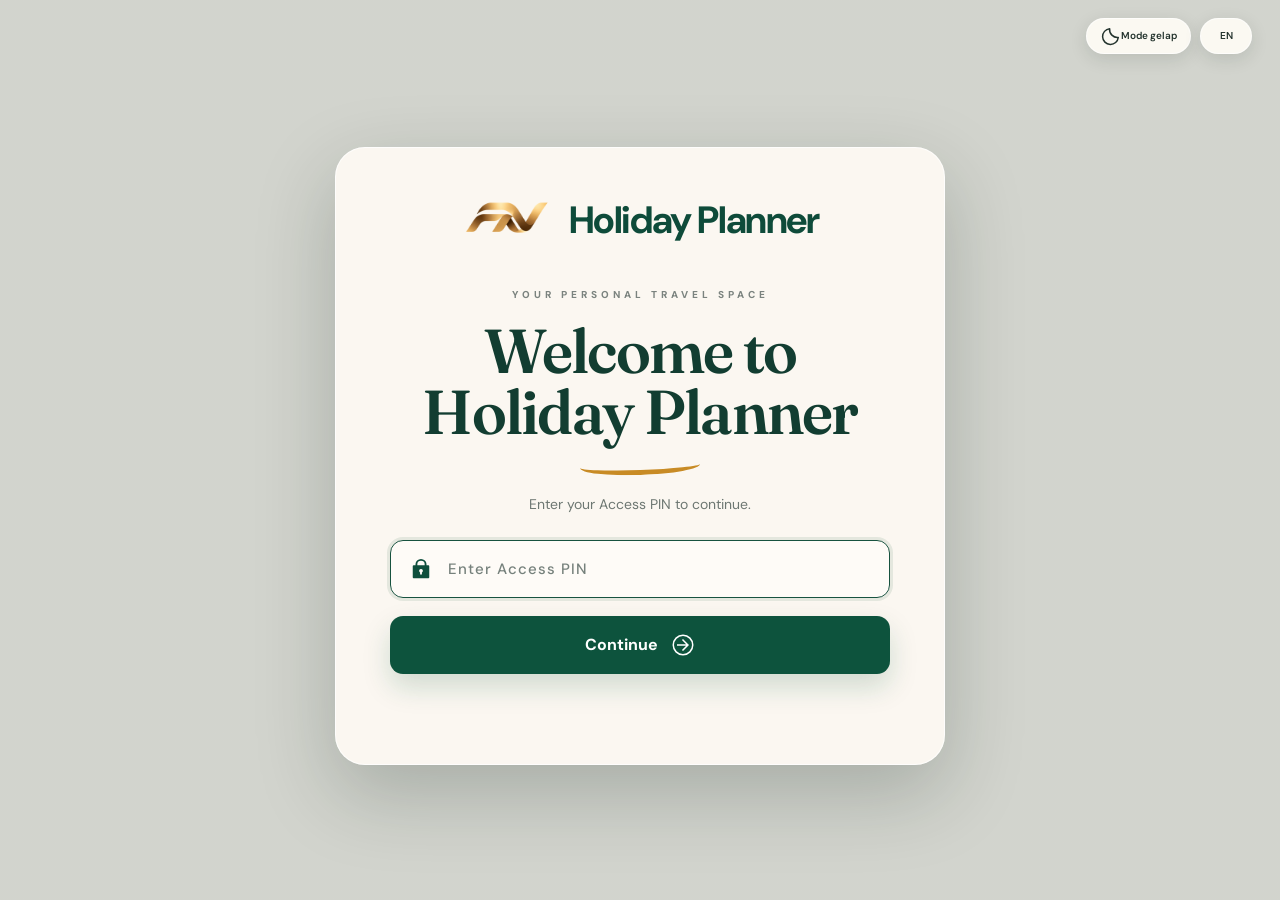
==== frontend/index.html @ b8964088 "nice" ====
<!doctype html><html lang="id"><head><meta charset="utf-8"><meta name="viewport" content="width=device-width,initial-scale=1"><title>Holiday Planner | FNVERSE</title><link rel="icon" type="image/webp" href="assets/logo/A FNVERSE.webp"><link rel="preconnect" href="https://fonts.googleapis.com"><link href="https://fonts.googleapis.com/css2?family=DM+Sans:wght@400;500;600;700&family=Playfair+Display:wght@500;600;700&display=swap" rel="stylesheet"><link rel="stylesheet" href="css/style.css"><style id="login-brand-size-adjustment">#login .login-logo .logo-mark{width:150px;height:72px}#login .login-logo .logo-img-dark,#login .login-logo .logo-img-light{transform:scale(1.8);transform-origin:center center}#login .login-brand{font-size:38px;letter-spacing:-1.4px;transform:translate(-30px,-6px)}</style></head><body>
<section id="login" class="login">
  <div class="login-top-controls" aria-label="Login preferences">
    <button id="loginThemeToggle" type="button" class="login-control">☀ <span>Light</span></button>
    <button id="loginLanguageToggle" type="button" class="login-control">EN⌄</button>
  </div>
  <div class="loginbox">
    <div class="logo login-logo">
      <span class="logo-mark"><img class="logo-img logo-img-dark" src="assets/logo/A FNVERSE.webp" alt="FNVERSE" style="width:150px;height:58px;object-fit:contain;"><img class="logo-img logo-img-light" src="assets/logo/B FNVERSE.webp" alt="FNVERSE"></span>
      <span class="login-brand">Holiday Planner</span>
    </div>
    <p class="eyebrow">YOUR PERSONAL TRAVEL SPACE</p>
    <h1 id="loginTitle">Welcome to your Holiday Planner</h1>
    <p id="loginDesc">Enter your Access PIN to continue.</p>
    <div class="login-pin-wrap">
      <span class="login-pin-icon" aria-hidden="true"><svg class="login-padlock-icon" xmlns="http://www.w3.org/2000/svg" width="1em" height="1em" viewBox="0 0 24 24"><title>lock-2-fill</title><path fill="currentColor" d="M18 8h2a1 1 0 0 1 1 1v12a1 1 0 0 1-1 1H4a1 1 0 0 1-1-1V9a1 1 0 0 1 1-1h2V7a6 6 0 1 1 12 0zm-7 7.732V18h2v-2.268A2 2 0 0 0 12 12a2 2 0 0 0-1 3.732M16 8V7a4 4 0 0 0-8 0v1z"/></svg></span>
      <input id="pin" type="password" name="holiday-planner-access-code" inputmode="numeric" maxlength="6" placeholder="Enter Access PIN" autocomplete="new-password" autocapitalize="off" spellcheck="false">
    </div>
    <button id="loginBtn" class="primary login-primary" type="button" onclick="window.holidayPlannerLogin && window.holidayPlannerLogin()">Continue <span class="continue-icon" aria-hidden="true"><svg xmlns="http://www.w3.org/2000/svg" width="1em" height="1em" viewBox="0 0 32 32"><path fill="currentColor" d="m16 8l-1.43 1.393L20.15 15H8v2h12.15l-5.58 5.573L16 24l8-8z"/><path fill="currentColor" d="M16 30a14 14 0 1 1 14-14a14.016 14.016 0 0 1-14 14m0-26a12 12 0 1 0 12 12A12.014 12.014 0 0 0 16 4"/></svg></span></button>
    <small id="loginHint" hidden></small>
    <p id="loginError" class="error"></p>
  </div>
</section>
<div id="app" class="shell hidden"><aside><a href="#" id="brandHome" class="sidebar-brand" aria-label="FNVERSE Holiday Planner">
  <img
    src="assets/logo/FNVERSE-sidebar-dark.webp"
    class="sidebar-brand-logo"
    alt="FNVERSE"
    style="width:34px;height:34px;max-width:34px;max-height:34px;display:block;object-fit:contain;flex:0 0 34px;"
  >
  <span class="sidebar-brand-copy">
    <strong>FNVERSE</strong>
    <small>Holiday Planner</small>
  </span>
</a><small id="access">MASTER ACCESS</small><nav id="nav"></nav>
<div class="sidebar-footer">
  <div class="sidebar-profile">
    <img src="assets/fiqi-profile.jpg" alt="Fiqi Naufaldy profile photo">
    <div class="sidebar-profile-info"><strong id="sidebarProfileName">Fiqi Naufaldy</strong></div>
  </div>
  <div class="sidebar-copyright">© 2026 with <span>♥</span> by Fiqi Naufaldy</div>
</div></aside><main><header><div><small>YOUR TRAVEL SPACE</small><h1 id="title">All Trips</h1><p id="subtitle">All your journeys, in one place.</p></div></header><div id="content"></div></main><nav id="mobileNav" class="mobile-nav" aria-label="Navigasi utama"></nav></div>
<dialog id="tripModal"><form id="tripForm"><h2>Create New Trip</h2><label>Trip name<input name="name" required placeholder="Bali Getaway"></label><label>Destination<input name="destination" required placeholder="Bali, Indonesia"></label><div class="twocol"><label>Start date<input name="start" type="date" required></label><label>End date<input name="end" type="date" required></label></div><label>Trip PIN (6 digits)<input name="pin" inputmode="numeric" maxlength="6" required></label><label>Cover image URL (optional)<input name="cover" type="url"></label><menu><button type="button" class="light" id="cancelTrip">Cancel</button><button class="primary">Create Trip</button></menu></form></dialog><dialog id="participantModal"><form id="participantForm"><input type="hidden" id="participantIndex"><h2 id="participantModalTitle">Add Participant</h2><label>Full name<input name="name" required maxlength="100" placeholder="Participant name"></label><label>Notes / To-do<textarea name="notes" rows="3" maxlength="500" placeholder="Contoh: bawa SIM, konfirmasi kendaraan, kumpulkan perlengkapan..."></textarea></label><div class="twocol"><label>Role<select name="role"><option>Organizer</option><option>Participant</option><option>Driver</option><option>Guest</option></select></label><label>Status<select name="status"><option>Confirmed</option><option>Pending</option><option>Not Joining</option></select></label></div><menu><button type="button" class="light" id="cancelParticipant">Cancel</button><button class="primary">Save Participant</button></menu></form></dialog><dialog id="incomeModal"><form id="incomeForm"><input type="hidden" id="incomeIndex"><input type="hidden" id="incomeSourcePlan"><h2 id="incomeModalTitle">Add Income</h2><label>Assigned plan<select name="plan" id="incomePlanSelect"><option value="plan_a">Plan A</option><option value="plan_b">Plan B</option></select></label><label>Income source<input name="source" required maxlength="120" placeholder="e.g. Participant contribution"></label><label>Amount (Rp)<input name="amount" type="number" min="0" step="1000" required placeholder="500000"></label><div class="twocol"><label>Date<input name="date" type="date"></label><label>Status<select name="status"><option>Planned</option><option>Received</option></select></label></div><label>Notes<textarea name="notes" rows="3" maxlength="500" placeholder="Optional notes"></textarea></label><menu><button type="button" class="light" id="cancelIncome">Cancel</button><button class="primary">Save Income</button></menu></form></dialog><dialog id="budgetModal"><form id="budgetForm"><input type="hidden" id="budgetIndex"><input type="hidden" id="budgetSourcePlan"><h2 id="budgetModalTitle">Add Budget Item</h2><label>Assigned plan<select name="plan" id="budgetPlanSelect"><option value="plan_a">Plan A</option><option value="plan_b">Plan B</option></select></label><label>Category<select name="category" required><option>Accommodation</option><option>Transport</option><option>Food & Beverage</option><option>Tickets & Activities</option><option>Shopping</option><option>Other</option></select></label><label>Description<input name="description" required maxlength="120" placeholder="e.g. Villa 1 malam"></label><label>Planned amount (Rp)<input name="amount" type="number" min="0" step="1000" required placeholder="500000"></label><label>Notes<textarea name="notes" rows="3" maxlength="500" placeholder="Optional notes"></textarea></label><menu><button type="button" class="light" id="cancelBudget">Cancel</button><button class="primary">Save Budget</button></menu></form></dialog><dialog id="villaModal"><form id="villaForm"><input type="hidden" id="villaIndex"><h2 id="villaModalTitle">Add Villa</h2><label>Villa name<input name="name" required maxlength="120" placeholder="Villa Pine Batu"></label><label>Location<input name="area" maxlength="160" placeholder="Batu, Malang"></label><div class="twocol"><label>Price per night (Rp)<input name="price" type="number" min="0" step="1000" required placeholder="1500000"></label><label>Status<select name="status"><option>Available</option><option>Shortlisted</option><option>Booked</option></select></label></div><div class="twocol"><label>Guest capacity<input name="guests" type="number" min="0" placeholder="6"></label><label>Bedrooms<input name="bedrooms" type="number" min="0" placeholder="3"></label></div><div class="twocol"><label>Bathrooms<input name="bathrooms" type="number" min="0" placeholder="2"></label><label>Reference Link<input name="referenceLink" type="url" placeholder="https://..."></label></div><div class="villa-upload-field"><label>Villa photos (up to 6 images)<input id="villaPhotosInput" type="file" accept="image/jpeg,image/png,image/webp" multiple></label><small>Upload JPG, PNG, or WEBP. Images are optimized automatically before saving.</small><div id="villaPhotoPreview" class="villa-photo-preview"></div></div><label>Description<textarea name="description" rows="3" maxlength="700" placeholder="Describe the property..."></textarea></label><label>Facilities<textarea name="facilities" rows="2" placeholder="Private pool, Wi-Fi, kitchen..."></textarea></label><label>Personal notes<textarea name="notes" rows="2" placeholder="Optional notes..."></textarea></label><menu><button type="button" class="light" id="cancelVilla">Cancel</button><button class="primary">Save Villa</button></menu></form></dialog><dialog id="villaDetailModal" class="villa-detail-dialog"></dialog><input id="backupFile" type="file" accept=".json" hidden><div id="toast"></div><script src="js/supabase-config.js"></script><script src="https://cdn.jsdelivr.net/npm/@supabase/supabase-js@2"></script><script src="js/supabase-client.js"></script><script src="js/app.js"></script></body></html>
---- frontend/css/style.css ----
@import url("https://fonts.googleapis.com/css2?family=Fraunces:opsz,wght@9..144,400;9..144,500;9..144,600;9..144,700&family=Poppins:wght@400;500;600;700&family=Roboto:wght@400;500;600;700&display=swap");
*{box-sizing:border-box}body{margin:0;background:#f7f4ee;color:#20251f;font-family:"DM Sans",sans-serif}button,input{font:inherit}button{cursor:pointer}.hidden{display:none!important}.login{min-height:100vh;display:grid;place-items:center;padding:20px;background:linear-gradient(#102f24a8,#102f24a8),url("https://images.unsplash.com/photo-1511497584788-876760111969?auto=format&fit=crop&w=1800&q=85") center/cover}.loginbox{width:min(390px,100%);padding:34px;border-radius:22px;background:#fffdfa;text-align:center;box-shadow:0 25px 70px #0003}.logo{display:flex;align-items:center;gap:10px;font:600 24px/1 "Playfair Display";color:#173d2e;text-align:left;margin-bottom:28px}.logo:first-letter{font-family:Arial}.eyebrow{font-size:9px;letter-spacing:1.7px;color:#899287;font-weight:700}.login h1{font:600 29px "Playfair Display";margin:8px 0}.login p{font-size:12px;color:#788177}.login input{width:100%;padding:14px;text-align:center;letter-spacing:8px;font-size:20px;border:1px solid #e7e2d8;border-radius:11px;margin:14px 0}.primary{background:#173d2e;color:white;border:0;border-radius:10px;padding:13px 18px;font-weight:600}.login .primary{width:100%}.error{color:#a4493e!important;min-height:16px}.shell aside{position:fixed;inset:0 auto 0 0;width:238px;padding:28px 19px;background:linear-gradient(155deg,#173d2e,#0d281f);color:white;display:flex;flex-direction:column}.shell aside .logo{color:white}.shell aside small{font-size:9px;letter-spacing:1.5px;color:#a9c3ac;margin:0 10px 15px}.shell nav{display:grid;gap:6px}.shell nav button{border:0;background:transparent;color:#e6eee6;text-align:left;padding:13px;border-radius:10px;font-size:13px}.shell nav button.active,.shell nav button:hover{background:#ffffff20}.tagline{margin-top:auto;font:18px "Playfair Display";line-height:1.3}.shell main{margin-left:238px;padding:28px 34px;max-width:1700px}.shell header{display:flex;justify-content:space-between;align-items:center;margin-bottom:24px}.shell header small{letter-spacing:1.5px;color:#8b958a;font-size:9px}.shell h1{font:600 37px "Playfair Display";margin:5px 0}.shell header p{font-size:13px;color:#7b8279;margin:0}.light{background:#efeee7;border:0;border-radius:9px;padding:11px 15px;color:#405246}.hero{border-radius:18px;min-height:185px;padding:28px 35px;background-size:cover;background-position:center;position:relative;overflow:hidden;color:#17251c}.hero:before{content:"";position:absolute;inset:0;background:linear-gradient(90deg,#f3efdff0,#f3efdf8c,transparent)}.hero>*{position:relative}.hero h2{font:600 42px "Playfair Display";margin:12px 0}.hero p{font-size:12px}.pill{background:#173d2e;color:white;border-radius:20px;padding:6px 11px;font-size:9px}.grid{display:grid;grid-template-columns:repeat(3,minmax(0,1fr));gap:16px;margin-top:18px}.trip{background:#fffdfa;border:1px solid #ece8df;border-radius:16px;overflow:hidden;box-shadow:0 8px 25px #2330260b}.cover{height:145px;background-size:cover;background-position:center}.tripbody{padding:15px}.trip h3{font:600 19px "Playfair Display";margin:0 0 8px}.trip p{font-size:11px;color:#788177;margin:5px 0}.tripfoot{display:flex;justify-content:space-between;border-top:1px solid #eee9df;padding-top:12px;margin-top:13px;font-size:10px;color:#55705c}.section{background:#fffdfa;border:1px solid #ece8df;border-radius:17px;padding:22px;margin-top:18px;box-shadow:0 8px 25px #2330260b}.section h2{font:600 21px "Playfair Display";margin:0 0 15px}.toolbar{display:flex;justify-content:space-between;align-items:center;gap:10px;margin-bottom:14px}.toolbar p{font-size:11px;color:#788177}.stats{display:grid;grid-template-columns:repeat(4,1fr);gap:12px;margin-top:16px}.stat{background:#fffdfa;border:1px solid #ece8df;border-radius:14px;padding:16px}.stat small{display:block;color:#788177;font-size:10px}.stat b{display:block;margin-top:7px;font-size:15px}.two{display:grid;grid-template-columns:1.2fr .8fr;gap:15px}.bar{height:11px;background:#ece9e1;border-radius:20px;overflow:hidden;margin:20px 0}.bar i{display:block;height:100%;background:#246a45}table{width:100%;border-collapse:collapse}th,td{text-align:left;padding:12px;border-bottom:1px solid #eee9df;font-size:11px}th{color:#788177;font-size:9px;text-transform:uppercase}.actions{display:flex;gap:7px;flex-wrap:wrap}.actions button{border:0;border-radius:8px;padding:9px 12px;font-size:11px;background:#efeee7;color:#405246}.actions .primary{background:#173d2e;color:white}.formgrid{display:grid;grid-template-columns:repeat(2,1fr);gap:12px}.formgrid label,dialog label{display:grid;gap:6px;color:#788177;font-size:11px}.formgrid input,dialog input{padding:12px;border:1px solid #e7e2d8;border-radius:9px;background:#fffefa}.timeline{display:grid;gap:12px}.event{padding:13px;border-bottom:1px solid #eee9df;display:grid;grid-template-columns:90px 1fr auto;gap:12px;font-size:12px}.event small{color:#788177}.empty{padding:40px;text-align:center;color:#788177}.hiddenfile{display:none}dialog{width:min(480px,calc(100% - 24px));border:0;border-radius:18px;padding:24px;box-shadow:0 25px 80px #0004}dialog::backdrop{background:#0d1e1470}dialog form{display:grid;gap:12px}dialog h2{font:600 23px "Playfair Display";margin:0 0 8px}dialog menu{display:flex;justify-content:flex-end;gap:8px;padding:0;margin:10px 0 0}#toast{position:fixed;bottom:22px;left:50%;transform:translateX(-50%);background:#173d2e;color:white;padding:11px 17px;border-radius:25px;font-size:11px;display:none;z-index:10}@media(max-width:1000px){.grid{grid-template-columns:repeat(2,1fr)}.stats{grid-template-columns:repeat(2,1fr)}}@media(max-width:700px){.shell aside{width:205px}.shell main{margin-left:205px;padding:20px 15px}.grid{grid-template-columns:1fr}.two{grid-template-columns:1fr}.stats{grid-template-columns:repeat(2,1fr)}.shell h1{font-size:29px}}
/* Sidebar identity footer */
.shell aside{padding-bottom:0}
.sidebar-footer{position:relative;z-index:2;margin-top:auto;padding:0 9px 19px}
.sidebar-profile{display:flex;align-items:center;gap:12px;padding:20px 9px 22px;border-top:1px solid rgba(224,238,224,.14)}
.sidebar-profile img{width:40px;height:40px;flex:0 0 40px;border-radius:50%;object-fit:cover;border:1px solid rgba(255,255,255,.2)}
.sidebar-profile-info{display:flex;flex-direction:column;gap:4px;min-width:0}
.sidebar-profile-info strong{font-size:12px;font-weight:700;color:#f4f7f2;white-space:nowrap}
.sidebar-profile-info span{font-size:10px;color:#b9c8bb;white-space:nowrap}
.sidebar-copyright{border-top:1px solid rgba(224,238,224,.14);padding:17px 0 0;text-align:center;color:#b7c5b9;font-size:9px;white-space:nowrap}
.sidebar-copyright span{color:#e45e61;padding:0 2px}
@media(max-width:700px){.sidebar-footer{padding-bottom:16px}.sidebar-profile{padding-top:16px;padding-bottom:17px}.sidebar-copyright{font-size:8px}}

/* Account-owned sidebar profile */
.sidebar-profile{cursor:default}
.sidebar-profile img{width:40px;height:40px;border-radius:50%;object-fit:cover;background:#e8eee7}
.sidebar-profile-info{display:flex;flex-direction:column;gap:0}
.sidebar-profile-info strong{font-size:13px;font-weight:600;color:#f4f7f2}
.profile-setting{display:flex;align-items:center;gap:15px;margin:4px 0 17px}
.profile-setting img{width:72px;height:72px;border-radius:50%;object-fit:cover;border:2px solid #e8eee7;background:#eef0e8}
.profile-setting .profile-placeholder{width:72px;height:72px;border-radius:50%;display:grid;place-items:center;background:#e8eee7;color:#173d2e;font:600 22px 'Playfair Display'}
.profile-upload{display:inline-flex;align-items:center;gap:7px;padding:10px 13px;border-radius:9px;background:#efeee7;color:#405246;font-size:11px;font-weight:600;cursor:pointer}
@media(max-width:700px){.sidebar-profile img{width:36px;height:36px}}

/* Participants module */
.status{display:inline-block;padding:5px 9px;border-radius:20px;background:#edf1e9;color:#47644c;font-size:10px;font-weight:600;white-space:nowrap}.status.pending{background:#f7f0df;color:#94723b}.status.not.joining{background:#f5e9e6;color:#9a5b50}.people-stats{grid-template-columns:repeat(4,minmax(0,1fr))}dialog textarea,dialog select{font:inherit;padding:12px;border:1px solid #e7e2d8;border-radius:9px;background:#fffefa;color:#20251f}dialog textarea{resize:vertical}.twocol{display:grid;grid-template-columns:1fr 1fr;gap:12px}.section table td strong{font-size:12px}@media(max-width:700px){.people-stats{grid-template-columns:repeat(2,minmax(0,1fr))}.twocol{grid-template-columns:1fr}}

/* Luxury Booking Catalog — Villas & Stay */
.stay-intro{min-height:190px;border-radius:18px;padding:30px 34px;display:flex;align-items:center;justify-content:space-between;background:linear-gradient(90deg,#f4f0e4f2,#f4f0e4b8,transparent),url('https://images.unsplash.com/photo-1613490493576-7fde63acd811?auto=format&fit=crop&w=1800&q=85') center 48%/cover;color:#1c2c22;overflow:hidden}.stay-intro .eyebrow{letter-spacing:2px}.stay-intro h2{font:600 36px 'Playfair Display';margin:10px 0 6px}.stay-intro p{font-size:12px;color:#59665b;margin:0}.stay-intro-count{width:88px;height:88px;border-radius:50%;background:#fffdf0d9;display:grid;place-content:center;text-align:center}.stay-intro-count b{font:600 27px 'Playfair Display'}.stay-intro-count span{font-size:9px;color:#788177}.stay-stats{display:grid;grid-template-columns:repeat(4,1fr);gap:12px;margin:15px 0}.stay-stats>div{background:#fffdfa;border:1px solid #ece8df;border-radius:13px;padding:13px 16px}.stay-stats small{display:block;color:#788177;font-size:10px}.stay-stats b{display:block;font-size:19px;margin-top:5px}.stay-toolbar{display:flex;gap:10px;margin:19px 0;align-items:center}.stay-search{display:flex;align-items:center;gap:9px;background:#fffdfa;border:1px solid #e8e3d9;border-radius:10px;padding:0 13px;flex:1;max-width:480px;color:#778176}.stay-search input{border:0;outline:0;background:transparent;padding:12px 0;width:100%;font-size:11px}.stay-toolbar select{border:1px solid #e8e3d9;background:#fffdfa;border-radius:10px;padding:12px;color:#405246;font:inherit;font-size:11px}.stay-list{display:grid;gap:16px}.stay-card{display:grid;grid-template-columns:minmax(260px,38%) 1fr;background:#fffdfa;border:1px solid #ece8df;border-radius:17px;overflow:hidden;box-shadow:0 8px 25px #2330260b;min-height:220px}.stay-photo{border:0;border-radius:0;background-size:cover;background-position:center;min-height:220px;transition:transform .35s;position:relative}.stay-photo:hover{filter:brightness(.96)}.stay-card-body{padding:20px 23px;display:flex;flex-direction:column;justify-content:center}.stay-card-top{display:flex;justify-content:space-between;align-items:flex-start;gap:10px}.stay-card h3{font:600 22px 'Playfair Display';margin:0 0 6px}.stay-card p{font-size:11px;color:#788177;margin:0}.stay-meta{display:flex;gap:20px;flex-wrap:wrap;margin:17px 0;color:#5f6b61;font-size:11px}.stay-price{font-size:18px;font-weight:700;color:#17251c}.stay-price small,.villa-detail-price small{font-size:10px;font-weight:400;color:#788177}.stay-card-actions{display:flex;gap:8px;margin-top:16px;padding-top:13px;border-top:1px solid #eee9df}.stay-card-actions button{border:0;background:#efeee7;border-radius:8px;padding:9px 13px;color:#405246;font-size:10px}.stay-card-actions button:first-child{background:#173d2e;color:#fff}.stay-empty{text-align:center;background:#fffdfa;border:1px dashed #d9d6ca;border-radius:16px;padding:50px 20px}.stay-empty>span{font:40px 'Playfair Display';color:#8b9a8a}.stay-empty h3{font:600 22px 'Playfair Display';margin:8px}.stay-empty p{font-size:11px;color:#788177}.villa-detail-dialog{width:min(850px,calc(100% - 24px));padding:0;overflow:hidden}.villa-detail{position:relative;display:grid;grid-template-columns:1fr 1fr;min-height:450px}.villa-detail-image{background-size:cover;background-position:center;min-height:450px}.villa-detail-content{padding:30px}.villa-detail-content h2{font:600 30px 'Playfair Display';margin:13px 0 4px}.villa-location{font-size:11px;color:#788177}.villa-detail-price{font-size:21px;font-weight:700;margin:20px 0 0}.villa-detail-section{border-top:1px solid #eee9df;padding-top:13px;margin-top:15px}.villa-detail-section h3{font:600 16px 'Playfair Display';margin:0 0 7px}.villa-detail-section p{font-size:11px;line-height:1.7;color:#667066;white-space:pre-line}.villa-detail-actions{display:flex;gap:8px;flex-wrap:wrap;margin-top:20px}.villa-detail-actions a,.villa-detail-actions button{font-size:10px;text-decoration:none;border:0;border-radius:8px;padding:10px 13px}.villa-close{position:absolute;z-index:2;right:12px;top:12px;border:0;border-radius:50%;width:34px;height:34px;background:#fff;color:#173d2e;font-size:22px;cursor:pointer}
@media(max-width:900px){.stay-card{grid-template-columns:34% 1fr}.stay-detail{grid-template-columns:1fr}.villa-detail{grid-template-columns:1fr}.villa-detail-image{min-height:240px}.villa-detail-content{padding:22px}}
@media(max-width:700px){.stay-intro{min-height:155px;padding:22px}.stay-intro h2{font-size:27px}.stay-intro-count{width:65px;height:65px}.stay-stats{grid-template-columns:repeat(2,1fr)}.stay-toolbar{flex-wrap:wrap}.stay-search{max-width:none;flex-basis:100%}.stay-card{grid-template-columns:1fr}.stay-photo{min-height:190px}.stay-card-body{padding:17px}.stay-card h3{font-size:20px}.stay-meta{gap:12px}.villa-detail-dialog{max-height:90vh;overflow:auto}}
/* Villa photo upload */
.villa-upload-field{display:grid;gap:7px}.villa-upload-field>label{display:grid;gap:7px}.villa-upload-field input[type=file]{padding:12px;border:1px dashed #c9d1c7;border-radius:10px;background:#f8f7f1;color:#526357;font:inherit;font-size:11px}.villa-upload-field>small{font-size:10px;color:#788177}.villa-photo-preview{display:flex;gap:9px;flex-wrap:wrap;min-height:48px}.villa-preview-item{width:76px;height:68px;position:relative;border-radius:9px;overflow:hidden;border:1px solid #e8e3d9}.villa-preview-item img{width:100%;height:100%;object-fit:cover}.villa-preview-item button{position:absolute;right:4px;top:4px;width:21px;height:21px;border:0;border-radius:50%;background:#173d2e;color:#fff;font-size:15px;line-height:1;cursor:pointer}.villa-preview-empty{font-size:10px;color:#9a9e94;align-self:center}

.request-proposal{margin:14px 0;padding:14px;background:#f6f7f3;border:1px solid #e4e8df;border-radius:10px}
.request-proposal pre{white-space:pre-wrap;overflow-wrap:anywhere;font-size:12px;line-height:1.5;color:#35443a;margin:8px 0 0}

/* Member Access is view-only: hide all create, edit, delete and save controls. */
body.member-view #content button.primary,
body.member-view #content button[id^="add"],
body.member-view #content button[data-edit],
body.member-view #content button[data-edittrip],
body.member-view #content button[data-editperson],
body.member-view #content button[data-editbudget],
body.member-view #content button[data-editvilla],
body.member-view #content button[data-del],
body.member-view #content button[data-delitem],
body.member-view #content button[data-delperson],
body.member-view #content button[data-delbudget],
body.member-view #content button[data-delvilla],
body.member-view #content button[data-save],
body.member-view #content button#saveGeneral,
body.member-view #content .stay-card-actions button[data-editvilla] {
  display: none !important;
}
body.member-view #content input,
body.member-view #content textarea,
body.member-view #content select {
  pointer-events: none;
}

/* Sidebar footer displays the active access role instead of a personal profile. */
.sidebar-profile{display:flex;align-items:center;min-height:42px}
.sidebar-profile-info{width:100%}
.sidebar-profile-info strong{font-size:14px;font-weight:600;letter-spacing:.02em}

/* Access Management — clearer form hierarchy and trip assignment controls */
.access-create{padding:28px!important}
.access-section-heading{display:flex;justify-content:space-between;align-items:flex-start;margin-bottom:24px}
.access-section-heading h2,.admin-list-section h2{font-size:24px;margin:5px 0 6px}
.access-section-heading p,.admin-list-section .toolbar p{font-size:13px;color:#788177;margin:0}
.eyebrow{font-size:9px;letter-spacing:.16em;font-weight:700;color:#9a8968}
.access-icon{width:42px;height:42px;border-radius:12px;background:#edf2ed;color:#174331;display:grid;place-items:center;font-size:23px}
.admin-form-grid{display:grid;grid-template-columns:1fr 1fr;gap:16px;margin-bottom:24px}
.admin-field{display:grid;gap:8px;color:#59665d;font-size:12px;font-weight:600}
.admin-field input:not([type=checkbox]){height:48px;padding:0 14px;border:1px solid #e5e1d8;border-radius:10px;background:#fffefa;color:#1e2c23;font:inherit;font-weight:400;outline:none}
.admin-field input:focus{border-color:#527763;box-shadow:0 0 0 3px #52776318}
.field-hint{font-size:10px;font-weight:400;color:#92988f;margin-left:4px}
.trip-assignment{margin-bottom:24px}
.assignment-heading{display:flex;justify-content:space-between;align-items:center;margin-bottom:12px}
.assignment-heading>div{display:grid;gap:4px}
.assignment-heading small{font-size:11px;color:#858d84;font-weight:400}
.selection-count,.account-count{font-size:11px;color:#174331;background:#edf2ed;padding:7px 11px;border-radius:20px;font-weight:600}
.trip-choice-grid{display:grid;grid-template-columns:repeat(2,minmax(0,1fr));gap:10px}
.trip-choice{display:flex!important;align-items:center;gap:11px;padding:13px 14px;border:1px solid #e8e5dc;border-radius:11px;background:#fffefa;cursor:pointer;min-height:64px;transition:.18s}
.trip-choice:has(input:checked){border-color:#527763;background:#f2f6f1}
.trip-choice input{width:17px;height:17px;accent-color:#174331;flex:0 0 auto}
.trip-choice span{display:grid;gap:4px}
.trip-choice strong{font-size:12px;color:#25362b}
.trip-choice small{font-size:10px;color:#899187;font-weight:400}
.admin-form-footer{display:flex;justify-content:space-between;align-items:center;gap:16px;padding-top:18px;border-top:1px solid #eeeae2}
.admin-form-footer p{font-size:11px;color:#858d84;margin:0}
.admin-form-footer .primary{padding:13px 18px;border:0;border-radius:10px;background:#173d2e;color:white;font-weight:600;cursor:pointer}
.admin-form-footer .primary span{margin-left:12px}
.admin-list-section{padding:26px!important}
.admin-list-section .toolbar{margin-bottom:20px}
.admin-table{width:100%;border-collapse:collapse}
.admin-table th{font-size:9px;letter-spacing:.08em;color:#8a9188;padding:12px 14px;background:#f7f6f1}
.admin-table td{padding:16px 14px;font-size:12px;color:#344238;border-bottom:1px solid #eeeae2}
.admin-table td strong{font-size:13px}
.admin-table .remove-col{width:110px;text-align:right}
.admin-remove{border:1px solid #eadfda;background:#fffaf8;color:#9b5547;padding:8px 12px;border-radius:8px;font-size:11px;cursor:pointer}
.admin-remove:hover{background:#fbefeb}
.admin-empty{display:grid;justify-items:center;text-align:center;padding:32px 12px;color:#899187}
.admin-empty>span{font-size:24px;margin-bottom:8px}
.admin-empty strong{color:#344238;font-size:13px}
.admin-empty p{font-size:11px;margin:6px 0 0}
@media(max-width:700px){.admin-form-grid,.trip-choice-grid{grid-template-columns:1fr}.admin-form-footer{align-items:stretch;flex-direction:column}.admin-form-footer .primary{width:100%}.access-create,.admin-list-section{padding:18px!important}.admin-table{min-width:520px}.admin-table-wrap{overflow-x:auto}}

/* Elegant trip welcome screen shown once before opening a trip workspace */
.trip-welcome{position:relative;isolation:isolate;min-height:570px;border-radius:22px;overflow:hidden;background-image:var(--welcome-cover),linear-gradient(135deg,#d9dfd2,#173d2e);background-size:cover;background-position:center;display:flex;align-items:center;margin:8px 0 24px;box-shadow:0 18px 50px #1c33251c}
.trip-welcome-shade{position:absolute;inset:0;z-index:-1;background:linear-gradient(90deg,rgba(13,39,29,.88) 0%,rgba(17,49,36,.68) 48%,rgba(17,49,36,.12) 100%),linear-gradient(0deg,rgba(8,28,21,.25),transparent 55%)}
.trip-welcome-content{position:relative;max-width:650px;padding:58px 64px;color:#fff}
.welcome-kicker{display:inline-block;padding:8px 12px;border:1px solid #ffffff55;border-radius:30px;color:#f0e9d9;font-size:9px;letter-spacing:.16em}
.welcome-mark{display:block;color:#d9c99f;font-size:30px;margin:38px 0 14px}
.welcome-overline{font-size:10px;letter-spacing:.2em;color:#e2d7bd;margin:0 0 12px}
.trip-welcome h2{font:500 clamp(38px,5vw,64px)/1.08 "Playfair Display",serif;letter-spacing:-.035em;margin:0;color:#fff}
.trip-welcome h2 em{font-weight:500;color:#e7d7b3}
.welcome-copy{max-width:420px;font-size:14px;line-height:1.8;color:#f0f1e9;margin:22px 0 18px}
.welcome-destination{font-size:12px;color:#e5e4d9;margin-bottom:30px}
.welcome-enter{display:inline-flex;align-items:center;gap:28px;padding:15px 20px;border:0;border-radius:9px;background:#f7f4ec;color:#173d2e;font:600 12px "DM Sans",sans-serif;cursor:pointer;transition:transform .2s,background .2s}
.welcome-enter:hover{transform:translateY(-2px);background:#fff}
.welcome-enter span{font-size:17px}
@media(max-width:700px){.trip-welcome{min-height:520px}.trip-welcome-content{padding:34px 26px}.trip-welcome h2{font-size:42px}.welcome-copy{font-size:13px}}

/* Full-screen immersive welcome: hide the app chrome until the user enters the trip */
body.trip-welcome-mode{overflow:hidden!important}
body.trip-welcome-mode #app.shell{display:block!important;min-height:100vh;height:100vh;overflow:hidden}
body.trip-welcome-mode #app>aside,
body.trip-welcome-mode #app>main>header{display:none!important}
body.trip-welcome-mode #app>main{width:100%!important;max-width:none!important;margin:0!important;padding:0!important;min-height:100vh;height:100vh;overflow:hidden}
body.trip-welcome-mode #content{width:100%;height:100vh;min-height:100vh;margin:0;padding:0!important}
body.trip-welcome-mode .trip-welcome{width:100%;height:100vh;min-height:100vh;margin:0;border-radius:0;box-shadow:none}
body.trip-welcome-mode .trip-welcome-content{padding:clamp(32px,7vw,100px)}
@media(max-width:700px){
 body.trip-welcome-mode #app>main{padding:0!important}
 body.trip-welcome-mode .trip-welcome{min-height:100vh;height:100vh}
 body.trip-welcome-mode .trip-welcome-content{padding:28px}
}

/* Budget page — dark editorial dashboard inspired by the supplied reference */
.budget-page{max-width:1180px;margin:0 auto;padding:4px 0 50px;color:#f1eee8}
.budget-topline{display:flex;justify-content:space-between;align-items:flex-end;gap:24px;margin:0 0 34px}
.budget-eyebrow{display:block;color:#d5a84d;font-size:13px;letter-spacing:.04em;margin-bottom:13px}
.budget-eyebrow span{color:#9e9488}
.budget-topline h2{font:600 42px/1.1 "Playfair Display",serif;color:#173d2e;margin:0 0 10px}
.budget-topline p{font-size:14px;color:#a69c91;margin:0}
.budget-top-actions{display:flex;gap:10px;flex-shrink:0}
.budget-top-actions button{height:48px;padding:0 19px;border-radius:14px;font:600 13px "DM Sans",sans-serif;cursor:pointer}
.budget-export{border:1px solid #30445e;background:#142238;color:#e9e2d8}
.budget-add{border:1px solid #d88fbd;background:#d88fbd;color:#21151e}
.budget-summary-grid{display:grid;grid-template-columns:repeat(4,minmax(0,1fr));gap:14px;margin-bottom:30px}
.budget-summary-card{min-height:144px;padding:23px 22px;border-radius:25px;display:flex;flex-direction:column;align-items:flex-start;gap:9px}
.budget-summary-card small{font-size:11px;letter-spacing:.08em;font-weight:600}
.budget-summary-card strong{font:600 27px/1.2 "Playfair Display",serif;white-space:nowrap}
.budget-summary-card span{font-size:11px;opacity:.78}
.budget-card-limit{background:#443014;color:#f2c36b}.budget-card-allocated{background:#48291d;color:#f0a17d}.budget-card-paid{background:#193b2a;color:#8fd0a7}.budget-card-outstanding{background:#412338;color:#e5a5d1}
.budget-health{padding:26px 28px 23px;border:1px solid #30445e;background:#142238;border-radius:25px;margin-bottom:34px}
.budget-health-head,.budget-health-head>div{display:flex;align-items:center;gap:13px}
.budget-health-head{justify-content:space-between;margin-bottom:22px}
.budget-health-head>div>span{font-size:11px;letter-spacing:.1em;color:#b5aa9c}
.budget-health-head b{font-size:10px;font-weight:600;padding:7px 12px;border-radius:20px}
.budget-health-head b.safe{color:#91d4a9;background:#1d3b2c}.budget-health-head b.watch{color:#f0c36d;background:#493b20}.budget-health-head b.over{color:#f1a0a0;background:#492629}
.budget-health-head>small{font-size:12px;color:#b7ada2}
.budget-health-track,.budget-item-track,.budget-category-track{height:7px;border-radius:10px;background:#293b52;overflow:hidden}
.budget-health-track i{display:block;height:100%;border-radius:10px;background:#91c9a4}
.budget-health-foot{display:flex;justify-content:space-between;margin-top:12px;font-size:11px;color:#a99f94}
.budget-tabs{display:flex;gap:4px;width:max-content;max-width:100%;padding:5px;background:#1b2b43;border-radius:30px;margin-bottom:28px}
.budget-tabs button{border:0;background:transparent;color:#b9afa3;padding:10px 17px;border-radius:24px;font:500 12px "DM Sans",sans-serif;cursor:pointer;white-space:nowrap}
.budget-tabs button.active{background:#4a3518;color:#f1c36d}
.budget-tabs button span{margin-left:5px;opacity:.7;font-size:10px}
.budget-list-panel{padding:26px 25px;border:1px solid #30445e;background:#142238;border-radius:25px}
.budget-list-heading{display:flex;justify-content:space-between;align-items:center;gap:18px;margin-bottom:18px}
.budget-list-heading h3{font:600 21px "Playfair Display",serif;color:#f2eee7;margin:0 0 5px}
.budget-list-heading p{font-size:12px;color:#a89e93;margin:0}
.budget-list-heading>strong{font-size:15px;color:#e7c06c}
.budget-items{display:grid;gap:10px}
.budget-item{display:flex;align-items:center;gap:14px;padding:15px 14px;border:1px solid #3b332c;border-radius:15px;background:#1a2a40}
.budget-item-icon{width:40px;height:40px;border-radius:12px;display:grid;place-items:center;background:#443014;color:#efc36e;font-size:18px;flex:0 0 auto}
.budget-item-icon.paid-icon{background:#193b2a;color:#8fd0a7}
.budget-item-main{flex:1;min-width:0;display:grid;gap:5px}
.budget-item-main>strong{font-size:13px;color:#eee9e1;font-weight:600}
.budget-item-main>small,.budget-item-amount small{font-size:10px;color:#a99f94}
.budget-item-track{height:4px;max-width:260px;margin-top:3px}
.budget-item-track i,.budget-category-track i{display:block;height:100%;background:#c79d51;border-radius:10px}
.budget-item-amount{display:grid;gap:5px;text-align:right;white-space:nowrap}
.budget-item-amount strong{font-size:13px;color:#f0e9df}
.budget-item-actions{display:flex;gap:6px;margin-left:8px}
.budget-item-actions button{border:1px solid #405571;background:transparent;color:#cfc4b7;border-radius:8px;padding:6px 9px;font-size:10px;cursor:pointer}
.budget-item-actions button:last-child{color:#e29c91}
.budget-category-list{display:grid;grid-template-columns:repeat(2,minmax(0,1fr));gap:22px}
.budget-category-row{display:grid;gap:8px}
.budget-category-head{display:flex;justify-content:space-between;color:#e9e2d8;font-size:12px}
.budget-category-head strong{color:#e7c06c}
.budget-category-row>small{font-size:10px;color:#9f9589}
.budget-empty{padding:32px 12px;text-align:center;color:#a89e93;font-size:12px;border:1px dashed #4a4036;border-radius:14px}
@media(max-width:900px){.budget-summary-grid{grid-template-columns:repeat(2,minmax(0,1fr))}.budget-topline{align-items:flex-start;flex-direction:column}.budget-top-actions{width:100%}.budget-top-actions button{flex:1}}
@media(max-width:560px){.budget-page{padding:0 0 28px}.budget-topline h2{font-size:36px}.budget-summary-card{min-height:120px;padding:17px;border-radius:18px}.budget-summary-card strong{font-size:21px}.budget-health,.budget-list-panel{padding:19px 16px;border-radius:19px}.budget-health-head{align-items:flex-start;flex-direction:column}.budget-tabs{width:100%;justify-content:space-between}.budget-tabs button{padding:9px 10px;font-size:11px}.budget-item{gap:9px;padding:12px 9px}.budget-item-icon{width:34px;height:34px}.budget-item-actions{flex-direction:column;margin-left:0}.budget-category-list{grid-template-columns:1fr}}

/* Global Light / Dark appearance switch */
.theme-toggle{margin-left:auto;flex:0 0 auto;display:inline-flex;align-items:center;gap:9px;padding:10px 14px;border:1px solid #ded8ce;border-radius:999px;background:#fffdfa;color:#344238;font-size:12px;font-weight:600;cursor:pointer;transition:background .2s,border-color .2s,color .2s}
.theme-toggle:hover{background:#f0ece4}
#app>main>header{gap:18px}
html[data-theme="dark"] body,body[data-theme="dark"]{background:#0d1728;color:#eee8df}
html[data-theme="dark"] .shell main,body[data-theme="dark"] .shell main{background:#0d1728;color:#eee8df}
html[data-theme="dark"] .shell header p,body[data-theme="dark"] .shell header p{color:#aa9f93}
html[data-theme="dark"] .shell header small,body[data-theme="dark"] .shell header small{color:#b09b78}
html[data-theme="dark"] .section,body[data-theme="dark"] .section,
html[data-theme="dark"] .trip,body[data-theme="dark"] .trip{background:#142238;border-color:#30445e;color:#eee8df}
html[data-theme="dark"] .section h2,body[data-theme="dark"] .section h2,
html[data-theme="dark"] .trip h3,body[data-theme="dark"] .trip h3{color:#f1ece4}
html[data-theme="dark"] .trip p,body[data-theme="dark"] .trip p{color:#aa9f93}
html[data-theme="dark"] input,body[data-theme="dark"] input,
html[data-theme="dark"] textarea,body[data-theme="dark"] textarea,
html[data-theme="dark"] select,body[data-theme="dark"] select{background:#1b2b43!important;color:#eee8df!important;border-color:#405571!important}
html[data-theme="dark"] .light,body[data-theme="dark"] .light{background:#20334d;color:#e9e2d8;border:1px solid #405571}
html[data-theme="dark"] .theme-toggle,body[data-theme="dark"] .theme-toggle{background:#1b2b43;border-color:#405571;color:#f0d18c}
html[data-theme="dark"] .shell aside,body[data-theme="dark"] .shell aside{background:linear-gradient(155deg,#142238,#0d1728);border-right:1px solid #30445e}
html[data-theme="dark"] .shell aside .logo,body[data-theme="dark"] .shell aside .logo{color:#eee8df}
html[data-theme="dark"] .shell nav button,body[data-theme="dark"] .shell nav button{color:#d8cfc4}
html[data-theme="dark"] .shell nav button.active,body[data-theme="dark"] .shell nav button.active{background:#263b5a;color:#f0c36d}
html[data-theme="dark"] .sidebar-footer,body[data-theme="dark"] .sidebar-footer{border-color:#30445e}
html[data-theme="light"] body,body[data-theme="light"]{background:#f7f4ee;color:#20251f}
html[data-theme="light"] .shell main,body[data-theme="light"] .shell main{background:#f7f4ee;color:#20251f}
html[data-theme="light"] .shell aside,body[data-theme="light"] .shell aside{background:linear-gradient(155deg,#173d2e,#0d281f)}
html[data-theme="light"] .theme-toggle,body[data-theme="light"] .theme-toggle{background:#fffdfa;border-color:#e5e0d6;color:#344238}
html[data-theme="light"] .budget-page{color:#f1eee8}
html[data-theme="light"] .budget-summary-card{filter:saturate(.92)}
html[data-theme="light"] .budget-health,body[data-theme="light"] .budget-health,
html[data-theme="light"] .budget-list-panel,body[data-theme="light"] .budget-list-panel{background:#fffdfa;border-color:#e9e3d9}
html[data-theme="light"] .budget-health-head>div>span,body[data-theme="light"] .budget-health-head>div>span,
html[data-theme="light"] .budget-health-head>small,body[data-theme="light"] .budget-health-head>small,
html[data-theme="light"] .budget-health-foot,body[data-theme="light"] .budget-health-foot{color:#766e64}
html[data-theme="light"] .budget-health-track,body[data-theme="light"] .budget-health-track,
html[data-theme="light"] .budget-item-track,body[data-theme="light"] .budget-item-track,
html[data-theme="light"] .budget-category-track,body[data-theme="light"] .budget-category-track{background:#e9e4db}
html[data-theme="light"] .budget-list-heading h3,body[data-theme="light"] .budget-list-heading h3,
html[data-theme="light"] .budget-item-main>strong,body[data-theme="light"] .budget-item-main>strong,
html[data-theme="light"] .budget-item-amount strong,body[data-theme="light"] .budget-item-amount strong,
html[data-theme="light"] .budget-category-head,body[data-theme="light"] .budget-category-head{color:#28231e}
html[data-theme="light"] .budget-list-heading p,body[data-theme="light"] .budget-list-heading p,
html[data-theme="light"] .budget-item-main>small,body[data-theme="light"] .budget-item-main>small,
html[data-theme="light"] .budget-item-amount small,body[data-theme="light"] .budget-item-amount small,
html[data-theme="light"] .budget-category-row>small,body[data-theme="light"] .budget-category-row>small{color:#81776b}
html[data-theme="light"] .budget-item,body[data-theme="light"] .budget-item{background:#fbf9f4;border-color:#e9e3d9}
html[data-theme="light"] .budget-tabs,body[data-theme="light"] .budget-tabs{background:#eae5dc}
html[data-theme="light"] .budget-tabs button,body[data-theme="light"] .budget-tabs button{color:#655d53}
html[data-theme="light"] .budget-tabs button.active,body[data-theme="light"] .budget-tabs button.active{background:#f4e6c9;color:#6c4b13}
html[data-theme="light"] .budget-empty,body[data-theme="light"] .budget-empty{color:#81776b;border-color:#d8d0c3}
html[data-theme="light"] .budget-item-actions button,body[data-theme="light"] .budget-item-actions button{border-color:#d9d0c3;color:#655d53}
html[data-theme="light"] .budget-export,body[data-theme="light"] .budget-export{background:#fffdfa;color:#463d33;border-color:#ded5c8}

/* Navy dark mode refinement */
html[data-theme="dark"] .budget-page,body[data-theme="dark"] .budget-page{color:#e9eff8}
html[data-theme="dark"] .budget-summary-card,body[data-theme="dark"] .budget-summary-card{box-shadow:inset 0 1px 0 #ffffff0b}
html[data-theme="dark"] .budget-card-limit,body[data-theme="dark"] .budget-card-limit{background:#263b5b;color:#f0cf86}
html[data-theme="dark"] .budget-card-allocated,body[data-theme="dark"] .budget-card-allocated{background:#3a3040;color:#e6b0d4}
html[data-theme="dark"] .budget-card-paid,body[data-theme="dark"] .budget-card-paid{background:#193b3a;color:#91d4c4}
html[data-theme="dark"] .budget-card-outstanding,body[data-theme="dark"] .budget-card-outstanding{background:#352b50;color:#c7b6f1}
html[data-theme="dark"] .budget-health,body[data-theme="dark"] .budget-health,
html[data-theme="dark"] .budget-list-panel,body[data-theme="dark"] .budget-list-panel{background:#142238;border-color:#30445e}
html[data-theme="dark"] .budget-item,body[data-theme="dark"] .budget-item{background:#1a2a40;border-color:#30445e}
html[data-theme="dark"] .budget-tabs,body[data-theme="dark"] .budget-tabs{background:#1b2b43}
html[data-theme="dark"] .budget-tabs button.active,body[data-theme="dark"] .budget-tabs button.active{background:#263b5a;color:#f0cf86}
html[data-theme="dark"] .budget-item-icon,body[data-theme="dark"] .budget-item-icon{background:#263b5b;color:#f0cf86}
html[data-theme="dark"] .budget-item-icon.paid-icon,body[data-theme="dark"] .budget-item-icon.paid-icon{background:#193b3a;color:#91d4c4}
html[data-theme="dark"] .budget-health-track,body[data-theme="dark"] .budget-health-track,
html[data-theme="dark"] .budget-item-track,body[data-theme="dark"] .budget-item-track,
html[data-theme="dark"] .budget-category-track,body[data-theme="dark"] .budget-category-track{background:#293b52}
html[data-theme="dark"] .budget-empty,body[data-theme="dark"] .budget-empty{border-color:#405571}
html[data-theme="dark"] .budget-item-actions button,body[data-theme="dark"] .budget-item-actions button{background:#1b2b43;border-color:#405571}

/* Typography system: Poppins + Roboto + Montserrat */
html,body{font-family:"Poppins",sans-serif}
button,input,textarea,select{font-family:"Roboto",sans-serif}
h1,h2,h3,h4,.logo,.shell h1,.stay-intro h2,.trip-welcome h2{font-family:"Montserrat",sans-serif!important;font-weight:600}

/* Dark navy contrast repair — no pale cards with pale text */
html[data-theme="dark"] .stat,
body[data-theme="dark"] .stat,
html[data-theme="dark"] .stay-stats>div,
body[data-theme="dark"] .stay-stats>div,
html[data-theme="dark"] .stay-card,
body[data-theme="dark"] .stay-card,
html[data-theme="dark"] .stay-empty,
body[data-theme="dark"] .stay-empty,
html[data-theme="dark"] .section,
body[data-theme="dark"] .section,
html[data-theme="dark"] .trip,
body[data-theme="dark"] .trip,
html[data-theme="dark"] .trip-overview,
body[data-theme="dark"] .trip-overview,
html[data-theme="dark"] .villa-detail-content,
body[data-theme="dark"] .villa-detail-content,
html[data-theme="dark"] dialog,
body[data-theme="dark"] dialog{
  background:#142238!important;
  border-color:#30445e!important;
  color:#e8eef7!important;
}
html[data-theme="dark"] .stat *,
body[data-theme="dark"] .stat *,
html[data-theme="dark"] .stay-stats>div *,
body[data-theme="dark"] .stay-stats>div *,
html[data-theme="dark"] .stay-card *,
body[data-theme="dark"] .stay-card *,
html[data-theme="dark"] .stay-empty *,
body[data-theme="dark"] .stay-empty *,
html[data-theme="dark"] .section *,
body[data-theme="dark"] .section *,
html[data-theme="dark"] .trip *,
body[data-theme="dark"] .trip *,
html[data-theme="dark"] dialog *,
body[data-theme="dark"] dialog *{color:inherit}
html[data-theme="dark"] .stat small,
body[data-theme="dark"] .stat small,
html[data-theme="dark"] .stay-stats small,
body[data-theme="dark"] .stay-stats small,
html[data-theme="dark"] .stay-card p,
body[data-theme="dark"] .stay-card p,
html[data-theme="dark"] .stay-empty p,
body[data-theme="dark"] .stay-empty p,
html[data-theme="dark"] .section p,
body[data-theme="dark"] .section p,
html[data-theme="dark"] .trip p,
body[data-theme="dark"] .trip p,
html[data-theme="dark"] .muted,
body[data-theme="dark"] .muted{color:#aebdd0!important}
html[data-theme="dark"] .stay-card-actions button,
body[data-theme="dark"] .stay-card-actions button{background:#20334d!important;color:#e8eef7!important;border:1px solid #405571}
html[data-theme="dark"] .stay-card-actions button:first-child,
body[data-theme="dark"] .stay-card-actions button:first-child{background:#263b5a!important;color:#f0cf86!important}
html[data-theme="dark"] .villa-upload-field input[type=file],
body[data-theme="dark"] .villa-upload-field input[type=file],
html[data-theme="dark"] dialog textarea,
body[data-theme="dark"] dialog textarea,
html[data-theme="dark"] dialog select,
body[data-theme="dark"] dialog select{background:#1b2b43!important;color:#e8eef7!important;border-color:#405571!important}
html[data-theme="dark"] .status,
body[data-theme="dark"] .status{background:#203b34;color:#9bd9b3}
html[data-theme="dark"] .status.pending,
body[data-theme="dark"] .status.pending{background:#493b20;color:#f0cf86}
html[data-theme="dark"] .status.not.joining,
body[data-theme="dark"] .status.not.joining{background:#492629;color:#f0aaa5}

/* Editorial headline typography — Fraunces */
h1,h2,h3,h4,
.shell h1,.shell h2,.shell h3,
.page-heading h1,.page-heading h2,
.budget-topline h2,.budget-list-heading h3,
.trip-welcome h2,.stay-intro h2,
.section h2,.section h3,
#content h1,#content h2,#content h3{
  font-family:"Fraunces",serif!important;
  font-optical-sizing:auto;
  font-weight:600;
  letter-spacing:-.025em;
}

/* Configurable trip plans */
.plan-settings{margin-top:20px}.plan-settings-grid{display:grid;grid-template-columns:repeat(3,minmax(0,1fr));gap:14px}
.plan-setting-card{padding:18px;border:1px solid #e7e1d7;border-radius:14px;background:#fffdfa;display:grid;gap:13px}
.plan-setting-card label{display:grid;gap:7px;font-size:12px;color:#66736a}
.plan-setting-card .plan-enable{display:flex;align-items:center;gap:9px;font-weight:600;color:#20372b}
.plan-setting-card input[type=checkbox]{accent-color:#174331;width:16px;height:16px}
.plan-setting-card input:not([type=checkbox]),.plan-default-row select{height:42px;padding:0 11px;border:1px solid #e2ddd3;border-radius:9px;background:#fff;color:#25362b}
.plan-setting-card small{font-size:10px;color:#8b9289}
.plan-default-row{display:flex;align-items:flex-end;justify-content:space-between;gap:16px;margin-top:18px}
.plan-default-row label{display:grid;gap:7px;font-size:12px;color:#66736a;min-width:220px}
.dashboard-plan-switch{display:flex;align-items:center;gap:12px;margin:0 0 18px;padding:12px 15px;border:1px solid #e6e0d6;border-radius:12px;background:#fffdfa;width:max-content;max-width:100%}
.dashboard-plan-switch label{font-size:10px;letter-spacing:.12em;color:#8b806f;font-weight:700}
.dashboard-plan-switch select{border:0;background:transparent;color:#20372b;font:600 13px "Roboto",sans-serif;outline:none}
html[data-theme="dark"] .plan-setting-card,body[data-theme="dark"] .plan-setting-card,
html[data-theme="dark"] .dashboard-plan-switch,body[data-theme="dark"] .dashboard-plan-switch{background:#142238;border-color:#30445e;color:#e8eef7}
html[data-theme="dark"] .plan-setting-card label,body[data-theme="dark"] .plan-setting-card label,
html[data-theme="dark"] .plan-setting-card .plan-enable,body[data-theme="dark"] .plan-setting-card .plan-enable,
html[data-theme="dark"] .dashboard-plan-switch label,body[data-theme="dark"] .dashboard-plan-switch label{color:#d5dfed}
html[data-theme="dark"] .plan-setting-card input:not([type=checkbox]),body[data-theme="dark"] .plan-setting-card input:not([type=checkbox]),
html[data-theme="dark"] .plan-default-row select,body[data-theme="dark"] .plan-default-row select{background:#1b2b43;color:#e8eef7;border-color:#405571}
html[data-theme="dark"] .dashboard-plan-switch select,body[data-theme="dark"] .dashboard-plan-switch select{color:#f0cf86}
@media(max-width:760px){.plan-settings-grid{grid-template-columns:1fr}.plan-default-row{align-items:stretch;flex-direction:column}.plan-default-row label{min-width:0}}

/* Dark navy contrast patch — dashboard stats, action buttons, tables and generic cards */
html[data-theme="dark"] .stat,body[data-theme="dark"] .stat,
html[data-theme="dark"] .section .stat,body[data-theme="dark"] .section .stat{
 background:#16263d!important;border:1px solid #304763!important;color:#edf3fb!important;
}
html[data-theme="dark"] .stat small,body[data-theme="dark"] .stat small{color:#b5c4d8!important}
html[data-theme="dark"] .stat b,body[data-theme="dark"] .stat b{color:#f1f5fb!important}
html[data-theme="dark"] .actions button,body[data-theme="dark"] .actions button{
 background:#263b57!important;color:#e8eff8!important;border:1px solid #405873!important;
}
html[data-theme="dark"] .actions button.primary,body[data-theme="dark"] .actions button.primary{
 background:#1d493a!important;color:#e8fff0!important;border-color:#28634d!important;
}
html[data-theme="dark"] table,body[data-theme="dark"] table{color:#e8eff8!important}
html[data-theme="dark"] th,body[data-theme="dark"] th{color:#aebed2!important;border-color:#40536c!important}
html[data-theme="dark"] td,body[data-theme="dark"] td{color:#e1eaf5!important;border-color:#40536c!important}
html[data-theme="dark"] td button,body[data-theme="dark"] td button{
 background:#263b57!important;color:#f0cf86!important;border:1px solid #405873!important;border-radius:8px;padding:7px 10px;
}
html[data-theme="dark"] .empty,body[data-theme="dark"] .empty{color:#b5c4d8!important}
html[data-theme="dark"] .formgrid label,body[data-theme="dark"] .formgrid label,
html[data-theme="dark"] dialog label,body[data-theme="dark"] dialog label{color:#b5c4d8!important}
html[data-theme="dark"] .formgrid input,body[data-theme="dark"] .formgrid input,
html[data-theme="dark"] dialog input,body[data-theme="dark"] dialog input{
 background:#1b2b43!important;color:#f0f4fa!important;border-color:#405873!important;
}
html[data-theme="dark"] .formgrid input[readonly],body[data-theme="dark"] .formgrid input[readonly],
html[data-theme="dark"] .formgrid input:disabled,body[data-theme="dark"] .formgrid input:disabled{
 color:#dce6f2!important;opacity:1;
}
html[data-theme="dark"] .section p,body[data-theme="dark"] .section p{color:#b5c4d8}
html[data-theme="dark"] .toolbar p,body[data-theme="dark"] .toolbar p{color:#aebed2!important}
html[data-theme="dark"] .timeline .event,body[data-theme="dark"] .timeline .event{color:#e8eff8;border-color:#40536c}
html[data-theme="dark"] .timeline .event small,body[data-theme="dark"] .timeline .event small{color:#aebed2!important}

.plan-settings{margin-top:20px}.plan-settings-grid{display:grid;grid-template-columns:repeat(3,minmax(0,1fr));gap:14px}
.plan-setting-card{padding:18px;border:1px solid #e7e1d7;border-radius:14px;background:#fffdfa;display:grid;gap:13px}
.plan-setting-card label{display:grid;gap:7px;font-size:12px;color:#66736a}
.plan-setting-card .plan-enable{display:flex;align-items:center;gap:9px;font-weight:600;color:#20372b}
.plan-setting-card input[type=checkbox]{accent-color:#174331;width:16px;height:16px}
.plan-setting-card input:not([type=checkbox]),.plan-default-row select{height:42px;padding:0 11px;border:1px solid #e2ddd3;border-radius:9px;background:#fff;color:#25362b}
.plan-setting-card small{font-size:10px;color:#8b9289}
.plan-default-row{display:flex;align-items:flex-end;justify-content:space-between;gap:16px;margin-top:18px}
.plan-default-row label{display:grid;gap:7px;font-size:12px;color:#66736a;min-width:220px}
.dashboard-plan-switch{display:flex;align-items:center;gap:12px;margin:0 0 18px;padding:12px 15px;border:1px solid #e6e0d6;border-radius:12px;background:#fffdfa;width:max-content;max-width:100%}
.dashboard-plan-switch label{font-size:10px;letter-spacing:.12em;color:#8b806f;font-weight:700}
.dashboard-plan-switch select{border:0;background:transparent;color:#20372b;font:600 13px "Roboto",sans-serif;outline:none}
html[data-theme="dark"] .plan-setting-card,body[data-theme="dark"] .plan-setting-card,html[data-theme="dark"] .dashboard-plan-switch,body[data-theme="dark"] .dashboard-plan-switch{background:#142238;border-color:#30445e;color:#e8eef7}
html[data-theme="dark"] .plan-setting-card label,body[data-theme="dark"] .plan-setting-card label,html[data-theme="dark"] .dashboard-plan-switch label,body[data-theme="dark"] .dashboard-plan-switch label{color:#d5dfed}
html[data-theme="dark"] .plan-setting-card input:not([type=checkbox]),body[data-theme="dark"] .plan-setting-card input:not([type=checkbox]),html[data-theme="dark"] .plan-default-row select,body[data-theme="dark"] .plan-default-row select{background:#1b2b43;color:#e8eef7;border-color:#405571}
html[data-theme="dark"] .dashboard-plan-switch select,body[data-theme="dark"] .dashboard-plan-switch select{color:#f0cf86}
@media(max-width:760px){.plan-settings-grid{grid-template-columns:1fr}.plan-default-row{align-items:stretch;flex-direction:column}.plan-default-row label{min-width:0}}

/* Budget plan switcher — Plan A / Plan B */
.budget-plan-switch{display:inline-flex;align-items:center;gap:5px;padding:5px;margin:0 0 20px;border:1px solid #e3ddd2;border-radius:999px;background:#eee9e0}
.budget-plan-switch button{border:0;border-radius:999px;padding:10px 20px;background:transparent;color:#625b52;font:600 13px "Roboto",sans-serif;cursor:pointer}
.budget-plan-switch button.active{background:#173d2e;color:#fff}
html[data-theme="dark"] .budget-plan-switch,body[data-theme="dark"] .budget-plan-switch{background:#142238;border-color:#30445e}
html[data-theme="dark"] .budget-plan-switch button,body[data-theme="dark"] .budget-plan-switch button{color:#b9c8dc}
html[data-theme="dark"] .budget-plan-switch button.active,body[data-theme="dark"] .budget-plan-switch button.active{background:#263b5a;color:#f0cf86}

/* Distinct Income Planning and Expense Planning navigation and plan switcher */
.budget-plan-switch{display:inline-flex;align-items:center;gap:5px;padding:5px;margin:0 0 20px;border:1px solid #e3ddd2;border-radius:999px;background:#eee9e0}
.budget-plan-switch button{border:0;border-radius:999px;padding:10px 20px;background:transparent;color:#625b52;font:600 13px "Roboto",sans-serif;cursor:pointer}
.budget-plan-switch button.active{background:#173d2e;color:#fff}
html[data-theme="dark"] .budget-plan-switch,body[data-theme="dark"] .budget-plan-switch{background:#142238;border-color:#30445e}
html[data-theme="dark"] .budget-plan-switch button,body[data-theme="dark"] .budget-plan-switch button{color:#b9c8dc}
html[data-theme="dark"] .budget-plan-switch button.active,body[data-theme="dark"] .budget-plan-switch button.active{background:#263b5a;color:#f0cf86}

/* Plan-specific trip information */
.trip-plan-info-card{display:flex;flex-direction:column;gap:14px}
.trip-plan-card-head{display:flex;align-items:center;justify-content:space-between;gap:12px}
.trip-plan-card-head strong{font-family:"Fraunces",Georgia,serif;font-size:20px}
.trip-plan-card-head .plan-state{font-size:11px;letter-spacing:.04em;padding:5px 9px;border-radius:999px;background:rgba(74,160,120,.14);color:#72c69c}
.trip-plan-dates{display:grid;grid-template-columns:repeat(2,minmax(0,1fr));gap:12px}
.trip-plan-info-card>small{color:var(--muted,#8fa1b8)}
@media(max-width:700px){.trip-plan-dates{grid-template-columns:1fr}}

#budgetPlanSelect{width:100%;height:42px;padding:0 12px;border:1px solid #405571;border-radius:9px;background:#1b2b43;color:#e8eef7}
html[data-theme="light"] #budgetPlanSelect,body[data-theme="light"] #budgetPlanSelect{background:#fffdfa;color:#25362b;border-color:#e2ddd3}

#incomePlanSelect{width:100%;height:42px;padding:0 12px;border:1px solid #405571;border-radius:9px;background:#1b2b43;color:#e8eef7}
html[data-theme="light"] #incomePlanSelect,body[data-theme="light"] #incomePlanSelect{background:#fffdfa;color:#25362b;border-color:#e2ddd3}

/* Access Management contrast fix — dark navy theme */
html[data-theme="dark"] .access-create,
body[data-theme="dark"] .access-create,
html[data-theme="dark"] .admin-list-section,
body[data-theme="dark"] .admin-list-section{
  color:#e8edf7;
}
html[data-theme="dark"] .access-create .admin-field,
body[data-theme="dark"] .access-create .admin-field,
html[data-theme="dark"] .access-create .admin-field>div,
body[data-theme="dark"] .access-create .admin-field>div{
  color:#dbe5f3;
}
html[data-theme="dark"] .trip-choice,
body[data-theme="dark"] .trip-choice{
  background:#1b2b43;
  border-color:#344b68;
  color:#e8edf7;
}
html[data-theme="dark"] .trip-choice:has(input:checked),
body[data-theme="dark"] .trip-choice:has(input:checked){
  background:#263b5a;
  border-color:#d5ae61;
}
html[data-theme="dark"] .trip-choice strong,
body[data-theme="dark"] .trip-choice strong{
  color:#f2f5fb;
}
html[data-theme="dark"] .trip-choice small,
body[data-theme="dark"] .trip-choice small{
  color:#b6c5d9;
}
html[data-theme="dark"] .trip-choice input,
body[data-theme="dark"] .trip-choice input{
  accent-color:#e0b968;
}
html[data-theme="dark"] .assignment-heading small,
body[data-theme="dark"] .assignment-heading small,
html[data-theme="dark"] .field-hint,
body[data-theme="dark"] .field-hint,
html[data-theme="dark"] .admin-form-footer p,
body[data-theme="dark"] .admin-form-footer p{
  color:#b4c2d5;
}
html[data-theme="dark"] .access-icon,
body[data-theme="dark"] .access-icon,
html[data-theme="dark"] .account-count,
body[data-theme="dark"] .account-count{
  background:#263b5a;
  color:#f0ca7a;
}
html[data-theme="dark"] .admin-table th,
body[data-theme="dark"] .admin-table th{
  background:#1b2b43;
  color:#bdcce0;
  border-bottom:1px solid #405571;
}
html[data-theme="dark"] .admin-table td,
body[data-theme="dark"] .admin-table td{
  color:#e4ebf5;
  border-bottom-color:#34465e;
}
html[data-theme="dark"] .admin-table td strong,
body[data-theme="dark"] .admin-table td strong{
  color:#ffffff;
}
html[data-theme="dark"] .admin-table .muted,
body[data-theme="dark"] .admin-table .muted{
  color:#aebdd1;
}
html[data-theme="dark"] .admin-remove,
body[data-theme="dark"] .admin-remove{
  background:#263b5a;
  border-color:#405571;
  color:#f0ca7a;
}
html[data-theme="dark"] .admin-remove:hover,
body[data-theme="dark"] .admin-remove:hover{
  background:#344d70;
}
html[data-theme="dark"] .admin-empty,
body[data-theme="dark"] .admin-empty{
  color:#b7c5d8;
}
html[data-theme="dark"] .admin-empty strong,
body[data-theme="dark"] .admin-empty strong{
  color:#f1f5fb;
}
html[data-theme="dark"] .admin-empty p,
body[data-theme="dark"] .admin-empty p{
  color:#b7c5d8;
}
html[data-theme="dark"] .admin-form-footer,
body[data-theme="dark"] .admin-form-footer{
  border-top-color:#34465e;
}
html[data-theme="dark"] .admin-form-grid .admin-field input:not([type="checkbox"]),
body[data-theme="dark"] .admin-form-grid .admin-field input:not([type="checkbox"]){
  background:#1b2b43;
  border-color:#405571;
  color:#f1f5fb;
}
html[data-theme="dark"] .admin-form-grid .admin-field input::placeholder,
body[data-theme="dark"] .admin-form-grid .admin-field input::placeholder{
  color:#9eafc6;
}

/* Login screen contrast and typography fix */
.login-card h1,
.login-card .login-title,
.welcome-title,
#loginScreen h1,
#loginScreen .welcome-title{
  color:#173d31 !important;
  opacity:1 !important;
  text-shadow:none !important;
}
.login-card .eyebrow,
.login-card .login-subtitle,
#loginScreen .eyebrow,
#loginScreen .login-subtitle{
  color:#718078 !important;
  opacity:1 !important;
}
.login-card input,
#loginScreen input,
#pinInput{
  background:#ffffff !important;
  color:#173d31 !important;
  border:1px solid #d9ded7 !important;
  -webkit-text-fill-color:#173d31 !important;
  opacity:1 !important;
}
.login-card input::placeholder,
#loginScreen input::placeholder,
#pinInput::placeholder{
  color:#718078 !important;
  -webkit-text-fill-color:#718078 !important;
  opacity:1 !important;
}
.login-card input:focus,
#loginScreen input:focus,
#pinInput:focus{
  outline:2px solid #b9a16b;
  outline-offset:2px;
}

/* Destinations, itinerary and cash flow modules */
.plan-tabs{display:flex;gap:8px;margin:18px 0 22px;padding:6px;background:var(--surface-soft,#e9e5dc);border-radius:999px;width:max-content;max-width:100%}
.plan-tab{border:0;border-radius:999px;padding:10px 20px;background:transparent;color:var(--text-muted,#718078);cursor:pointer}
.plan-tab.active{background:var(--accent-soft,#dce8e0);color:var(--text,#173d31);font-weight:700}
.table-wrap{overflow:auto;margin-top:14px}
.table-wrap table{width:100%;border-collapse:collapse;min-width:650px}
.table-wrap th,.table-wrap td{padding:15px 12px;text-align:left;border-bottom:1px solid var(--line,#d9ded7);color:var(--text,#24352e)}
.table-wrap th{font-size:11px;text-transform:uppercase;letter-spacing:.06em;color:var(--text-muted,#718078)}
.table-wrap td button{padding:7px 12px;border:1px solid var(--line,#d9ded7);border-radius:8px;background:var(--surface-soft,#f3f0e9);color:var(--text,#24352e);cursor:pointer}
.stats-grid{display:grid;grid-template-columns:repeat(3,minmax(0,1fr));gap:14px;margin:18px 0}
.stat-card{padding:22px;border:1px solid var(--line,#d9ded7);border-radius:18px;background:var(--card,#fffdfa);display:grid;gap:10px}
.stat-card small{color:var(--text-muted,#718078)}.stat-card strong{font-size:24px;color:var(--text,#24352e)}
.planner-dialog{width:min(520px,calc(100% - 28px));border:1px solid var(--line,#405571);border-radius:18px;padding:24px;background:var(--card,#15243a);color:var(--text,#f2f5fb)}
.planner-dialog::backdrop{background:#06101dcc;backdrop-filter:blur(4px)}
.planner-dialog h2{margin:0 0 18px}
.planner-dialog form{display:grid;gap:13px}
.planner-dialog label{display:grid;gap:7px;color:var(--text-muted,#b7c5d8);font-size:13px}
.planner-dialog input,.planner-dialog select,.planner-dialog textarea{width:100%;box-sizing:border-box;padding:11px 12px;border:1px solid var(--line,#405571);border-radius:9px;background:var(--input,#1b2b43);color:var(--text,#f2f5fb)}
.planner-dialog textarea{min-height:76px;resize:vertical}
.dialog-actions{display:flex;justify-content:flex-end;gap:9px;margin-top:8px}
.status-pill{display:inline-block;border-radius:999px;padding:5px 10px;font-size:12px}
.status-pill.received{background:#1b4939;color:#8dd5ad}.status-pill.pending{background:#4a3a20;color:#f0c66e}
@media(max-width:700px){.stats-grid{grid-template-columns:1fr}.plan-tabs{width:100%}.plan-tab{flex:1}}

/* v2.9 language switch and v3.0 login/gallery interaction */
.language-toggle{margin-left:10px;min-width:52px}
#login{position:relative;isolation:isolate;z-index:100}
#login .loginbox{position:relative;z-index:101;pointer-events:auto}
#login input,#login button{position:relative;z-index:102;pointer-events:auto}
#login button{touch-action:manipulation;cursor:pointer}
.villa-gallery{position:relative;min-width:0;min-height:100%;background:#0d1b30}
.villa-gallery .villa-detail-image{height:100%;min-height:420px;background-position:center;background-size:cover;transition:background-image .2s ease}
.villa-gallery-arrow{position:absolute;z-index:2;top:50%;transform:translateY(-50%);width:38px;height:38px;border:0;border-radius:50%;background:#102039d9;color:#fff;font-size:28px;line-height:1;cursor:pointer}
.villa-gallery-arrow.prev{left:12px}.villa-gallery-arrow.next{right:12px}
.villa-gallery-count{position:absolute;right:14px;bottom:40px;padding:5px 10px;border-radius:20px;background:#102039d9;color:#fff;font-size:12px}
.villa-gallery-dots{position:absolute;left:0;right:0;bottom:15px;display:flex;justify-content:center;gap:7px}
.villa-gallery-dot{width:7px;height:7px;padding:0;border:0;border-radius:50%;background:#ffffff80;cursor:pointer}
.villa-gallery-dot.active{width:20px;border-radius:8px;background:#fff}
@media(max-width:760px){.villa-gallery .villa-detail-image{min-height:260px}.villa-gallery{min-height:260px}}

/* Holiday Planner v3.2 — accessible dark surfaces and form contrast */
html[data-theme="dark"] .section, body[data-theme="dark"] .section,
html[data-theme="dark"] .stat, body[data-theme="dark"] .stat,
html[data-theme="dark"] .stat-card, body[data-theme="dark"] .stat-card,
html[data-theme="dark"] .plan-setting-card, body[data-theme="dark"] .plan-setting-card,
html[data-theme="dark"] .plan-tabs, body[data-theme="dark"] .plan-tabs,
html[data-theme="dark"] .budget-plan-switch, body[data-theme="dark"] .budget-plan-switch,
html[data-theme="dark"] .budget-item, body[data-theme="dark"] .budget-item,
html[data-theme="dark"] .budget-list-panel, body[data-theme="dark"] .budget-list-panel,
html[data-theme="dark"] .budget-health, body[data-theme="dark"] .budget-health,
html[data-theme="dark"] .stay-card, body[data-theme="dark"] .stay-card,
html[data-theme="dark"] .stay-card-body, body[data-theme="dark"] .stay-card-body,
html[data-theme="dark"] .stay-stats>div, body[data-theme="dark"] .stay-stats>div,
html[data-theme="dark"] .stay-toolbar, body[data-theme="dark"] .stay-toolbar,
html[data-theme="dark"] .table-wrap, body[data-theme="dark"] .table-wrap,
html[data-theme="dark"] .planner-dialog, body[data-theme="dark"] .planner-dialog,
html[data-theme="dark"] dialog, body[data-theme="dark"] dialog {
 background:#142238!important;color:#f1f5fb!important;border-color:#3a506d!important;
}
html[data-theme="dark"] .section p, body[data-theme="dark"] .section p,
html[data-theme="dark"] .section small, body[data-theme="dark"] .section small,
html[data-theme="dark"] .stat small, body[data-theme="dark"] .stat small,
html[data-theme="dark"] .stat-card small, body[data-theme="dark"] .stat-card small,
html[data-theme="dark"] .budget-item small, body[data-theme="dark"] .budget-item small,
html[data-theme="dark"] label, body[data-theme="dark"] label,
html[data-theme="dark"] th, body[data-theme="dark"] th,
html[data-theme="dark"] .empty, body[data-theme="dark"] .empty {color:#bdcadd!important}
html[data-theme="dark"] .section h2, body[data-theme="dark"] .section h2,
html[data-theme="dark"] .section h3, body[data-theme="dark"] .section h3,
html[data-theme="dark"] .section strong, body[data-theme="dark"] .section strong,
html[data-theme="dark"] .stat b, body[data-theme="dark"] .stat b,
html[data-theme="dark"] td, body[data-theme="dark"] td {color:#f1f5fb!important}
html[data-theme="dark"] input, body[data-theme="dark"] input,
html[data-theme="dark"] select, body[data-theme="dark"] select,
html[data-theme="dark"] textarea, body[data-theme="dark"] textarea {
 background:#1c304a!important;color:#f1f5fb!important;border:1px solid #526b8b!important;
}
html[data-theme="dark"] input::placeholder, body[data-theme="dark"] input::placeholder,
html[data-theme="dark"] textarea::placeholder, body[data-theme="dark"] textarea::placeholder {color:#aebed2!important;opacity:1}
html[data-theme="dark"] .plan-tab.active, body[data-theme="dark"] .plan-tab.active,
html[data-theme="dark"] .budget-plan-switch button.active, body[data-theme="dark"] .budget-plan-switch button.active {
 background:#294363!important;color:#ffd27c!important;border-color:#59779a!important;
}
html[data-theme="dark"] .table-wrap td button, body[data-theme="dark"] .table-wrap td button,
html[data-theme="dark"] table td button, body[data-theme="dark"] table td button {
 background:#203650!important;color:#ffd27c!important;border:1px solid #526b8b!important;
}

html[data-theme="dark"] .plan-tab, body[data-theme="dark"] .plan-tab,
html[data-theme="dark"] .budget-plan-switch button, body[data-theme="dark"] .budget-plan-switch button,
html[data-theme="dark"] .plan-tabs button, body[data-theme="dark"] .plan-tabs button {
 background:#1b2d45!important;color:#dce7f5!important;border-color:#405873!important;
}
html[data-theme="dark"] .plan-tab.active, body[data-theme="dark"] .plan-tab.active,
html[data-theme="dark"] .budget-plan-switch button.active, body[data-theme="dark"] .budget-plan-switch button.active,
html[data-theme="dark"] .plan-tabs button.active, body[data-theme="dark"] .plan-tabs button.active {
 background:#294363!important;color:#ffd27c!important;border-color:#59779a!important;
}
html[data-theme="dark"] .plan-settings-grid, body[data-theme="dark"] .plan-settings-grid,
html[data-theme="dark"] .plan-default-row, body[data-theme="dark"] .plan-default-row {
 color:#f1f5fb!important;
}
html[data-theme="dark"] .plan-setting-card input[type="checkbox"], body[data-theme="dark"] .plan-setting-card input[type="checkbox"] {
 accent-color:#d5aa58;
}

/* Mobile app navigation and dashboard icon treatment */
.hp-icon{display:inline-block;flex:0 0 auto;vertical-align:middle}
.stat-icon{width:34px;height:34px;border-radius:11px;display:grid;place-items:center;margin-bottom:8px;background:rgba(214,171,91,.14);color:#d9b46b}
.dashboard-overview .actions button{display:inline-flex;align-items:center;gap:8px}
.mobile-nav{display:none}
@media(max-width:700px){
 .shell aside{display:none!important}
 .shell main{margin-left:0!important;padding:18px 15px 105px!important;width:100%;max-width:none}
 .dashboard-stats{grid-template-columns:repeat(2,minmax(0,1fr));gap:10px}
 .dashboard-stats .stat{min-height:112px;padding:14px;border-radius:17px}
 .dashboard-stats .stat b{font-size:16px;overflow-wrap:anywhere}
 .dashboard-stats .stat-icon{width:32px;height:32px;margin-bottom:6px}
 .two{grid-template-columns:1fr;gap:2px}
 .dashboard-overview .actions{display:grid;grid-template-columns:repeat(2,minmax(0,1fr));gap:9px}
 .dashboard-overview .actions button{justify-content:flex-start;min-height:48px;padding:11px 12px;background:#1b2d45;color:#f1f5fb;border:1px solid #405873;border-radius:12px}
 .mobile-nav.is-visible{position:fixed;z-index:50;left:10px;right:10px;bottom:calc(10px + env(safe-area-inset-bottom));display:grid;grid-template-columns:repeat(4,1fr);gap:2px;padding:8px 5px;border:1px solid rgba(147,164,188,.28);border-radius:20px;background:rgba(13,25,44,.96);backdrop-filter:blur(18px);box-shadow:0 10px 35px rgba(0,0,0,.28)}
 .mobile-nav button{min-width:0;border:0;background:transparent;color:#aebed2;display:flex;flex-direction:column;align-items:center;justify-content:center;gap:4px;padding:6px 2px;border-radius:13px;font:500 9px "DM Sans",sans-serif}
 .mobile-nav button .hp-icon{width:20px;height:20px}
 .mobile-nav button.active{background:#263d5d;color:#ffd27c}
 html[data-theme="light"] .mobile-nav.is-visible{background:rgba(255,253,249,.97);border-color:#e6dfd2}
 html[data-theme="light"] .mobile-nav button{color:#718078}
 html[data-theme="light"] .mobile-nav button.active{background:#f3e8d1;color:#8a6426}
}

/* Sidebar icon system: consistent line icons, alignment and active states */
#nav{display:flex;flex-direction:column;gap:7px}
#nav button{display:flex;align-items:center;gap:13px;width:100%;min-height:46px;padding:11px 14px;text-align:left;border-radius:12px}
#nav button .hp-icon{width:19px;height:19px;opacity:.82;flex:0 0 19px}
#nav button span{line-height:1.25}
#nav button.active .hp-icon{opacity:1;color:#d9b46b}
#nav button:hover .hp-icon{opacity:1}
@media(max-width:700px){#nav{display:none!important}}

/* v3.6 visual fixes: readable cancel button, selection badge and Master logout */
.planner-dialog .dialog-actions button.secondary,
.planner-dialog button.secondary,
dialog .dialog-actions button.secondary{
  background:#263b57!important;
  color:#edf3fb!important;
  border:1px solid #526985!important;
  border-radius:9px!important;
  padding:12px 17px!important;
  font-weight:600!important;
  opacity:1!important;
}
.planner-dialog .dialog-actions button.secondary:hover,
.planner-dialog button.secondary:hover,
dialog .dialog-actions button.secondary:hover{background:#344d6c!important}
html[data-theme="dark"] .selection-count,body[data-theme="dark"] .selection-count{
  color:#f4d28a!important;background:#34445d!important;border:1px solid #c49b53!important;
}
#nav button.sidebar-logout{margin-top:12px;border-top:1px solid rgba(255,255,255,.16);border-radius:0 0 10px 10px;color:#e8c98c}
#nav button.sidebar-logout:hover{background:rgba(255,255,255,.10);color:#ffe0a1}


/* v3.8: Keep Income/Expense Planning headings readable in light mode */
html[data-theme="light"] .budget-topline h2,
body[data-theme="light"] .budget-topline h2,
html:not([data-theme="dark"]) .budget-topline h2{
  color:#173d2e;
}
html[data-theme="dark"] .budget-topline h2,
body[data-theme="dark"] .budget-topline h2{
  color:#f4f0e8;
}


/* v3.9: clearer settings navigation and consistent action/theme icons */
#nav button .hp-icon{width:21px;height:21px;flex:0 0 21px}
#nav button.active{background:rgba(255,255,255,.13);color:#f3d18b}
#nav button{transition:background .18s ease,color .18s ease}
.theme-toggle{display:inline-flex;align-items:center;justify-content:center;gap:9px}
.theme-toggle .hp-icon{width:17px;height:17px;flex:0 0 17px}
.backup-actions{display:flex;flex-wrap:wrap;gap:10px;margin:18px 0 12px}
.backup-actions button{display:inline-flex;align-items:center;justify-content:center;gap:9px;min-height:42px;padding:11px 16px;border-radius:11px;font-weight:650;cursor:pointer}
.backup-actions button .hp-icon{width:18px;height:18px;flex:0 0 18px}
.backup-actions button:not(.primary){border:1px solid #d9d2c5;background:#f7f4ed;color:#294538}
html[data-theme="dark"] .backup-actions button:not(.primary),
body[data-theme="dark"] .backup-actions button:not(.primary){background:#1b2a40;border-color:#40536c;color:#eee8df}
.backup-actions button:focus-visible,.theme-toggle:focus-visible,#nav button:focus-visible{outline:2px solid #d5a84f;outline-offset:3px}

/* Mobile trip navigation: native app-style bottom bar + More sheet */
@media (max-width:700px){
  body:not(.trip-welcome-mode) #app>main>header{
    display:flex!important;
    align-items:flex-start!important;
    justify-content:space-between!important;
    gap:12px!important;
    padding:4px 0 16px!important;
  }
  body:not(.trip-welcome-mode) #app>main>header>div:first-child{min-width:0;flex:1}
  body:not(.trip-welcome-mode) #app>main>header small{font-size:8px!important;letter-spacing:.18em!important}
  body:not(.trip-welcome-mode) #app>main>header h1{
    font-size:32px!important;line-height:1.05!important;margin:5px 0 5px!important;
    word-break:normal!important;overflow-wrap:anywhere!important;
  }
  body:not(.trip-welcome-mode) #app>main>header p{font-size:10px!important;line-height:1.5!important;margin:0!important}
  body:not(.trip-welcome-mode) #content{padding-bottom:20px!important}
  .mobile-nav.is-visible{
    left:12px!important;right:12px!important;bottom:calc(12px + env(safe-area-inset-bottom))!important;
    min-height:68px!important;padding:7px 5px!important;border-radius:19px!important;
    grid-template-columns:repeat(4,1fr)!important;
  }
  .mobile-nav button{font-size:9px!important;min-height:52px!important}
  .mobile-nav button .hp-icon{width:19px!important;height:19px!important}
  .mobile-nav button.active{background:#263d5d!important;color:#ffd27c!important}
}
.mobile-more-sheet{position:fixed;inset:0;z-index:100;display:flex;align-items:flex-end;pointer-events:auto}
.mobile-more-backdrop{position:absolute;inset:0;background:rgba(5,14,25,.56);backdrop-filter:blur(4px)}
.mobile-more-panel{
  position:relative;width:100%;max-height:min(76vh,620px);overflow:auto;
  background:#102139;border:1px solid rgba(255,255,255,.12);border-bottom:0;
  border-radius:25px 25px 0 0;padding:10px 18px calc(24px + env(safe-area-inset-bottom));
  box-shadow:0 -18px 50px rgba(0,0,0,.35);transform:translateY(100%);transition:transform .22s ease;
}
.mobile-more-sheet.open .mobile-more-panel{transform:translateY(0)}
.mobile-more-handle{width:42px;height:4px;border-radius:10px;background:#71829a;margin:3px auto 16px}
.mobile-more-head{display:flex;align-items:center;justify-content:space-between;gap:15px;padding:0 2px 16px;border-bottom:1px solid rgba(255,255,255,.1)}
.mobile-more-head small{font-size:8px;letter-spacing:.18em;color:#91a1b4}
.mobile-more-head h3{font:600 20px/1.1 "Playfair Display",serif;color:#f4f0e8;margin:4px 0 0}
.mobile-more-close{width:34px;height:34px;border:0;border-radius:50%;background:#223955;color:#f1f4f7;font-size:24px;line-height:1}
.mobile-more-grid{display:grid;grid-template-columns:repeat(3,minmax(0,1fr));gap:10px;padding-top:16px}
.mobile-more-grid button{
  min-height:82px;border:1px solid #304a68;border-radius:15px;background:#172d49;color:#e8edf3;
  display:flex;flex-direction:column;align-items:center;justify-content:center;gap:8px;
  font:500 10px "DM Sans",sans-serif;padding:10px 5px;
}
.mobile-more-grid button .hp-icon{width:22px;height:22px;color:#d9b46b}
.mobile-more-grid button:hover,.mobile-more-grid button:active{background:#253f60;border-color:#56708f}
@media(max-width:700px){
  .mobile-more-grid{grid-template-columns:repeat(2,minmax(0,1fr))}
}
@media(min-width:701px){.mobile-more-sheet{display:none!important}}


/* Mobile trip launcher: app-style menu that mirrors the desktop trip navigation. */
.mobile-trip-menu{display:none}
@media(max-width:700px){
  .mobile-trip-menu{display:block;margin:18px 0 14px;padding:0}
  .mobile-trip-menu-head{margin:0 2px 12px}
  .mobile-trip-menu-head .eyebrow{display:block;font-size:9px;letter-spacing:.16em;color:#8d9c8f;font-weight:800;margin-bottom:4px}
  .mobile-trip-menu-head h2{margin:0;color:#f2eee6;font:600 23px 'Playfair Display',serif}
  .mobile-trip-menu-head p{margin:5px 0 0;color:#91a0b1;font-size:10px}
  .mobile-trip-menu-grid{display:grid;grid-template-columns:repeat(3,minmax(0,1fr));gap:10px}
  .mobile-trip-menu-grid button{min-height:92px;border:1px solid rgba(116,143,171,.38);border-radius:16px;background:linear-gradient(180deg,#1b2d46 0%,#15263d 100%);color:#f3f5f7;display:flex;flex-direction:column;align-items:flex-start;justify-content:center;gap:10px;padding:14px 12px;text-align:left;box-shadow:0 5px 16px rgba(0,0,0,.12);cursor:pointer}
  .mobile-trip-menu-grid button:active{transform:scale(.98);background:#223a59}
  .mobile-trip-menu-icon{width:34px;height:34px;border-radius:11px;background:rgba(213,177,104,.13);display:grid;place-items:center;color:#e2c27f}
  .mobile-trip-menu-icon .hp-icon{width:19px;height:19px}
  .mobile-trip-menu-label{font-size:10px;font-weight:650;line-height:1.25;color:#f0f3f5}
  .desktop-trip-overview{display:none!important}
  .two{margin-top:8px}
}
@media(max-width:380px){
  .mobile-trip-menu-grid{grid-template-columns:repeat(2,minmax(0,1fr));gap:9px}
  .mobile-trip-menu-grid button{min-height:88px}
}
html[data-theme="light"] .mobile-trip-menu-head h2{color:#173d2e}
html[data-theme="light"] .mobile-trip-menu-head p{color:#788177}
html[data-theme="light"] .mobile-trip-menu-grid button{background:linear-gradient(180deg,#fffdfa 0%,#f6f2e9 100%);border-color:#e4ddcf;color:#284438}
html[data-theme="light"] .mobile-trip-menu-label{color:#284438}
html[data-theme="light"] .mobile-trip-menu-icon{background:#f2e7cf;color:#8a6426}


/* LOGIN REDESIGN — scoped to #login only */
#login.login{position:relative;min-height:100svh;display:grid;place-items:center;padding:46px 20px 34px;overflow:hidden;isolation:isolate;background:linear-gradient(rgba(17,45,36,.16),rgba(17,45,36,.16)),url("https://images.unsplash.com/photo-1511497584788-876760111969?auto=format&fit=crop&w=2200&q=90") center/cover no-repeat}
#login .login-top-controls{position:absolute;top:18px;right:28px;display:flex;gap:9px;z-index:5}
#login .login-control{min-width:76px;height:36px;padding:0 13px;border:1px solid rgba(255,255,255,.65);border-radius:20px;background:rgba(255,253,247,.9);color:#23332d;font:600 10px/1 "DM Sans",sans-serif;box-shadow:0 5px 18px rgba(17,31,23,.12)}
#login .login-control:last-child{min-width:52px}
#login .loginbox{width:min(610px,calc(100vw - 36px));min-height:560px;padding:42px 54px 50px;border:1px solid rgba(255,255,255,.72);border-radius:30px;background:rgba(255,251,244,.91);backdrop-filter:blur(12px);-webkit-backdrop-filter:blur(12px);box-shadow:0 28px 80px rgba(12,31,23,.22);text-align:center;position:relative}
#login .login-logo{display:flex;align-items:center;justify-content:center;gap:17px;margin:0 auto 28px;color:#0e4b3a}
#login .login-logo .logo-mark{width:58px;height:48px;display:flex;align-items:center;justify-content:center;flex:0 0 auto}
#login .login-logo .logo-img{width:100%;height:100%;object-fit:contain}
#login .login-logo .logo-img-dark{display:block}
#login .login-logo .logo-img-light{display:none}
#login .login-brand{font:700 31px/1 "DM Sans",sans-serif;letter-spacing:-1.2px;white-space:nowrap}
#login .eyebrow{margin:0 0 21px;font:800 10px/1 "DM Sans",sans-serif;letter-spacing:4px;color:#7b837f}
#login h1#loginTitle{max-width:510px;margin:0 auto;color:#123d31;font:600 clamp(42px,5vw,62px)/.98 "Playfair Display",serif;letter-spacing:-1.7px}
#login h1#loginTitle::after{content:"";display:block;width:120px;height:13px;margin:15px auto 19px;border-bottom:5px solid #c88b25;border-radius:50%;transform:rotate(-2deg)}
#login #loginDesc{margin:0 0 25px;color:#6d7772;font:400 14px/1.5 "DM Sans",sans-serif}
#login .login-pin-wrap{position:relative;width:100%;margin:0 0 18px}
#login .login-pin-wrap input{width:100%;height:58px;margin:0;padding:0 22px 0 57px;text-align:left;letter-spacing:1px;font:500 15px/1 "DM Sans",sans-serif;color:#4d5d58;border:1px solid #bfc5c0;border-radius:13px;background:rgba(255,253,248,.72);outline:none}
#login .login-pin-wrap input::placeholder{color:#76817c;opacity:1}
#login .login-pin-wrap input:focus{border-color:#17523f;box-shadow:0 0 0 3px rgba(23,82,63,.1)}
#login .login-pin-icon{position:absolute;left:20px;top:50%;transform:translateY(-50%);width:22px;height:22px;display:grid;place-items:center;color:#0f4f3d;z-index:103;pointer-events:none}
#login .login-pin-icon svg{width:21px;height:21px}
#login .login-primary{width:100%;height:58px;border-radius:13px;display:flex;align-items:center;justify-content:center;gap:13px;background:#0d533d;color:#fff;font:700 16px/1 "DM Sans",sans-serif;box-shadow:0 13px 28px rgba(13,83,61,.18)}
#login .continue-icon{display:flex;width:24px;height:24px}
#login .continue-icon svg{width:24px;height:24px}
#login .login-primary:disabled{opacity:.72;cursor:wait}
html[data-theme="dark"] #login.login,body[data-theme="dark"] #login.login{background:linear-gradient(rgba(5,18,31,.48),rgba(5,18,31,.48)),url("https://images.unsplash.com/photo-1511497584788-876760111969?auto=format&fit=crop&w=2200&q=90") center/cover no-repeat}
html[data-theme="dark"] #login .loginbox,body[data-theme="dark"] #login .loginbox{background:rgba(12,29,43,.9);border-color:rgba(183,205,220,.4);box-shadow:0 28px 80px rgba(0,0,0,.42)}
html[data-theme="dark"] #login .login-brand,body[data-theme="dark"] #login .login-brand{color:#f4f1ea}
html[data-theme="dark"] #login .eyebrow,body[data-theme="dark"] #login .eyebrow{color:#aebbc5}
html[data-theme="dark"] #login h1#loginTitle,body[data-theme="dark"] #login h1#loginTitle{color:#f4f1ea}
html[data-theme="dark"] #login #loginDesc,body[data-theme="dark"] #login #loginDesc{color:#b7c0c5}
html[data-theme="dark"] #login h1#loginTitle::after,body[data-theme="dark"] #login h1#loginTitle::after{border-color:#d3a14b}
html[data-theme="dark"] #login .login-pin-wrap input,body[data-theme="dark"] #login .login-pin-wrap input{background:rgba(12,29,43,.58);border-color:#8b9ba8;color:#eef2f4}
html[data-theme="dark"] #login .login-pin-wrap input::placeholder,body[data-theme="dark"] #login .login-pin-wrap input::placeholder{color:#aeb8c0}
html[data-theme="dark"] #login .login-pin-icon,body[data-theme="dark"] #login .login-pin-icon{color:#ffffff!important;opacity:1;filter:none}html[data-theme="dark"] #login .login-pin-icon svg,body[data-theme="dark"] #login .login-pin-icon svg{display:block;width:24px;height:24px;color:#ffffff!important;fill:#ffffff!important}html[data-theme="dark"] #login .login-pin-icon svg path,body[data-theme="dark"] #login .login-pin-icon svg path{fill:#ffffff!important}
html[data-theme="dark"] #login .login-primary,body[data-theme="dark"] #login .login-primary{background:#12664a}
html[data-theme="dark"] #login .login-control,body[data-theme="dark"] #login .login-control{background:rgba(12,29,43,.88);border-color:#526d80;color:#eef2f4}
@media(max-width:700px){#login.login{padding:24px 16px 28px}#login .login-top-controls{top:14px;right:14px}#login .login-control{height:33px;min-width:68px;font-size:9px}#login .loginbox{width:min(100%,430px);min-height:auto;padding:31px 24px 34px;border-radius:24px}#login .login-logo{gap:11px;margin-bottom:24px}#login .login-logo .logo-mark{width:44px;height:38px}#login .login-brand{font-size:25px;letter-spacing:-.9px}#login .eyebrow{font-size:8px;letter-spacing:3px;margin-bottom:16px}#login h1#loginTitle{font-size:37px;line-height:1;letter-spacing:-1px}#login h1#loginTitle::after{width:92px;height:10px;margin:12px auto 17px;border-width:4px}#login #loginDesc{font-size:12px;margin-bottom:21px}#login .login-pin-wrap input{height:53px;font-size:14px;padding-left:51px}#login .login-pin-icon{left:17px}#login .login-primary{height:53px;font-size:14px}}
@media(max-width:380px){#login .loginbox{padding-left:19px;padding-right:19px}#login .login-brand{font-size:23px}#login h1#loginTitle{font-size:33px}}

/* =========================================================
   FNVERSE SIDEBAR BRAND — FINAL
   ========================================================= */
#brandHome.sidebar-brand{
  width:100%;
  min-height:42px;
  height:42px;
  display:flex!important;
  align-items:center;
  gap:9px;
  margin:0 0 24px!important;
  padding:0 10px!important;
  text-decoration:none;
  color:#eee8df!important;
  overflow:hidden;
  flex:0 0 42px;
}

#brandHome.sidebar-brand .sidebar-brand-logo{
  width:34px!important;
  height:34px!important;
  max-width:34px!important;
  max-height:34px!important;
  min-width:34px!important;
  min-height:34px!important;
  display:block!important;
  object-fit:contain!important;
  object-position:center!important;
  flex:0 0 34px!important;
}

#brandHome.sidebar-brand .sidebar-brand-copy{
  min-width:0;
  display:flex;
  flex-direction:column;
  justify-content:center;
  line-height:1;
  overflow:hidden;
}

#brandHome.sidebar-brand .sidebar-brand-copy strong{
  display:block;
  margin:0!important;
  padding:0!important;
  font-family:"Montserrat",sans-serif!important;
  font-size:15px!important;
  line-height:1.05!important;
  font-weight:700!important;
  letter-spacing:.02em;
  color:#f1ede4!important;
  white-space:nowrap;
}

#brandHome.sidebar-brand .sidebar-brand-copy small{
  display:block;
  margin:4px 0 0!important;
  padding:0!important;
  font-family:"Poppins",sans-serif!important;
  font-size:8px!important;
  line-height:1.1!important;
  letter-spacing:.08em!important;
  color:#a9b7c9!important;
  white-space:nowrap;
}

/* Keep the sidebar branding compact on mobile too. */
@media(max-width:700px){
  #brandHome.sidebar-brand{
    margin-bottom:20px!important;
  }
}

/* =========================================================
   VILLA DETAIL — RIGHT COLUMN SCROLL ONLY
   ========================================================= */
#villaDetailModal.villa-detail-dialog{
  width:min(850px,calc(100% - 24px));
  max-height:90vh;
  padding:0;
  overflow:hidden;
}

#villaDetailModal.villa-detail-dialog .villa-detail{
  display:grid;
  grid-template-columns:1fr 1fr;
  height:90vh;
  max-height:90vh;
  min-height:0;
  overflow:hidden;
}

#villaDetailModal.villa-detail-dialog .villa-detail-content{
  min-height:0;
  height:100%;
  max-height:100%;
  overflow-y:auto;
  overflow-x:hidden;
  padding:30px;
  scrollbar-width:thin;
}

@media(max-width:900px){
  #villaDetailModal.villa-detail-dialog{
    max-height:90vh;
    overflow:auto;
  }

  #villaDetailModal.villa-detail-dialog .villa-detail{
    height:auto;
    max-height:none;
    grid-template-columns:1fr;
    overflow:visible;
  }

  #villaDetailModal.villa-detail-dialog .villa-detail-content{
    height:auto;
    max-height:none;
    overflow:visible;
  }
}


/* Login PIN icon — Uil padlock */
#login .login-pin-icon{
  color:#52615c !important;
  opacity:1 !important;
  visibility:visible !important;
  z-index:5 !important;
}
#login .login-pin-icon .login-padlock-icon{
  display:block !important;
  width:22px !important;
  height:22px !important;
  color:currentColor !important;
  fill:currentColor !important;
  opacity:1 !important;
  visibility:visible !important;
}
html[data-theme="dark"] #login .login-pin-icon,
body[data-theme="dark"] #login .login-pin-icon{
  color:#ffffff !important;
}
html[data-theme="dark"] #login .login-pin-icon .login-padlock-icon,
body[data-theme="dark"] #login .login-pin-icon .login-padlock-icon{
  color:#ffffff !important;
  fill:#ffffff !important;
}


/* LOGIN PADLOCK — FINAL FIX: input is z-index 102, icon must be above it */
#login .login-pin-wrap > .login-pin-icon{
  z-index:103 !important;
  display:flex !important;
  visibility:visible !important;
  opacity:1 !important;
  pointer-events:none !important;
}

#login .login-pin-wrap > .login-pin-icon .login-padlock-icon{
  display:block !important;
  width:22px !important;
  height:22px !important;
  visibility:visible !important;
  opacity:1 !important;
  color:#0f4f3d !important;
  fill:#0f4f3d !important;
}

#login .login-pin-wrap > .login-pin-icon .login-padlock-icon path{
  fill:currentColor !important;
}

html[data-theme="dark"] #login .login-pin-wrap > .login-pin-icon,
body[data-theme="dark"] #login .login-pin-wrap > .login-pin-icon{
  color:#ffffff !important;
}

html[data-theme="dark"] #login .login-pin-wrap > .login-pin-icon .login-padlock-icon,
body[data-theme="dark"] #login .login-pin-wrap > .login-pin-icon .login-padlock-icon{
  color:#ffffff !important;
  fill:#ffffff !important;
}

html[data-theme="dark"] #login .login-pin-wrap > .login-pin-icon .login-padlock-icon path,
body[data-theme="dark"] #login .login-pin-wrap > .login-pin-icon .login-padlock-icon path{
  fill:#ffffff !important;
}
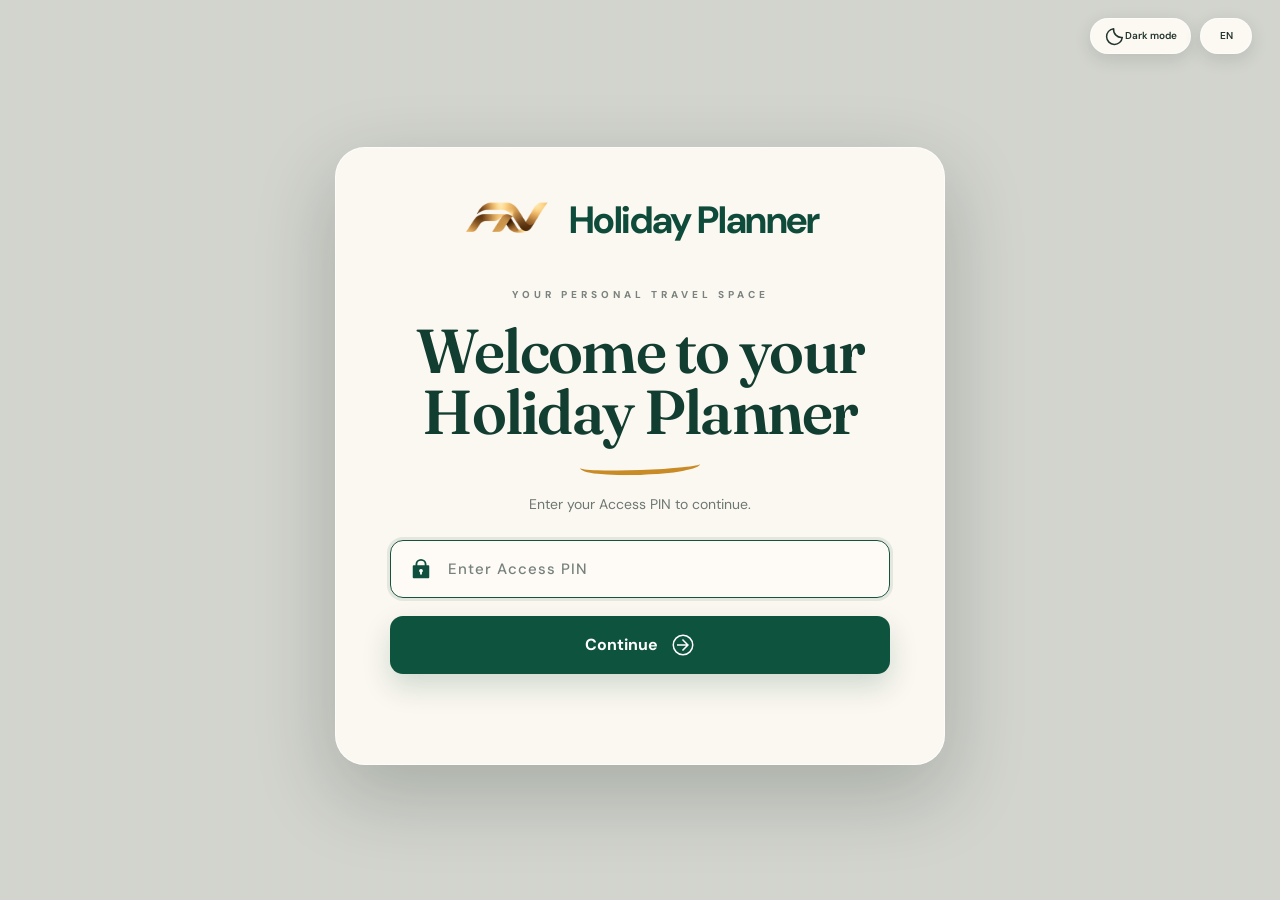
==== commit f051ba83: "mobile dll" ====
--- a/frontend/index.html
+++ b/frontend/index.html
@@ -1,4 +1,4 @@
-<!doctype html><html lang="id"><head><meta charset="utf-8"><meta name="viewport" content="width=device-width,initial-scale=1"><title>Holiday Planner | FNVERSE</title><link rel="icon" type="image/webp" href="assets/logo/A FNVERSE.webp"><link rel="preconnect" href="https://fonts.googleapis.com"><link href="https://fonts.googleapis.com/css2?family=DM+Sans:wght@400;500;600;700&family=Playfair+Display:wght@500;600;700&display=swap" rel="stylesheet"><link rel="stylesheet" href="css/style.css"><style id="login-brand-size-adjustment">#login .login-logo .logo-mark{width:150px;height:72px}#login .login-logo .logo-img-dark,#login .login-logo .logo-img-light{transform:scale(1.8);transform-origin:center center}#login .login-brand{font-size:38px;letter-spacing:-1.4px;transform:translate(-30px,-6px)}</style></head><body>
+<!doctype html><html lang="id"><head><meta charset="utf-8"><meta name="viewport" content="width=device-width,initial-scale=1"><title>Holiday Planner | FNVERSE</title><link rel="icon" type="image/webp" href="assets/logo/A FNVERSE.webp"><link rel="preconnect" href="https://fonts.googleapis.com"><link href="https://fonts.googleapis.com/css2?family=DM+Sans:wght@400;500;600;700&family=Playfair+Display:wght@500;600;700&display=swap" rel="stylesheet"><link rel="stylesheet" href="css/style.css"><style id="login-brand-size-adjustment">#login .login-logo .logo-mark{width:150px;height:72px}#login .login-logo .logo-img-dark,#login .login-logo .logo-img-light{transform:scale(1.8);transform-origin:center center}#login .login-brand{font-size:38px;letter-spacing:-1.4px;transform:translate(-30px,-6px)}</style><style id="mobile-login-fixed">@media (max-width: 768px){html:has(body:has(#login:not(.hidden))),body:has(#login:not(.hidden)){height:100%;overflow:hidden!important;overscroll-behavior:none!important}#login:not(.hidden){position:fixed!important;inset:0!important;width:100%!important;height:100dvh!important;min-height:100dvh!important;max-height:100dvh!important;overflow:hidden!important;overscroll-behavior:none!important;touch-action:none!important}#login:not(.hidden) .loginbox{max-height:100dvh;overflow:hidden}}</style></head><body>
 <section id="login" class="login">
   <div class="login-top-controls" aria-label="Login preferences">
     <button id="loginThemeToggle" type="button" class="login-control">☀ <span>Light</span></button>
@@ -40,4 +40,65 @@
   </div>
   <div class="sidebar-copyright">© 2026 with <span>♥</span> by Fiqi Naufaldy</div>
 </div></aside><main><header><div><small>YOUR TRAVEL SPACE</small><h1 id="title">All Trips</h1><p id="subtitle">All your journeys, in one place.</p></div></header><div id="content"></div></main><nav id="mobileNav" class="mobile-nav" aria-label="Navigasi utama"></nav></div>
-<dialog id="tripModal"><form id="tripForm"><h2>Create New Trip</h2><label>Trip name<input name="name" required placeholder="Bali Getaway"></label><label>Destination<input name="destination" required placeholder="Bali, Indonesia"></label><div class="twocol"><label>Start date<input name="start" type="date" required></label><label>End date<input name="end" type="date" required></label></div><label>Trip PIN (6 digits)<input name="pin" inputmode="numeric" maxlength="6" required></label><label>Cover image URL (optional)<input name="cover" type="url"></label><menu><button type="button" class="light" id="cancelTrip">Cancel</button><button class="primary">Create Trip</button></menu></form></dialog><dialog id="participantModal"><form id="participantForm"><input type="hidden" id="participantIndex"><h2 id="participantModalTitle">Add Participant</h2><label>Full name<input name="name" required maxlength="100" placeholder="Participant name"></label><label>Notes / To-do<textarea name="notes" rows="3" maxlength="500" placeholder="Contoh: bawa SIM, konfirmasi kendaraan, kumpulkan perlengkapan..."></textarea></label><div class="twocol"><label>Role<select name="role"><option>Organizer</option><option>Participant</option><option>Driver</option><option>Guest</option></select></label><label>Status<select name="status"><option>Confirmed</option><option>Pending</option><option>Not Joining</option></select></label></div><menu><button type="button" class="light" id="cancelParticipant">Cancel</button><button class="primary">Save Participant</button></menu></form></dialog><dialog id="incomeModal"><form id="incomeForm"><input type="hidden" id="incomeIndex"><input type="hidden" id="incomeSourcePlan"><h2 id="incomeModalTitle">Add Income</h2><label>Assigned plan<select name="plan" id="incomePlanSelect"><option value="plan_a">Plan A</option><option value="plan_b">Plan B</option></select></label><label>Income source<input name="source" required maxlength="120" placeholder="e.g. Participant contribution"></label><label>Amount (Rp)<input name="amount" type="number" min="0" step="1000" required placeholder="500000"></label><div class="twocol"><label>Date<input name="date" type="date"></label><label>Status<select name="status"><option>Planned</option><option>Received</option></select></label></div><label>Notes<textarea name="notes" rows="3" maxlength="500" placeholder="Optional notes"></textarea></label><menu><button type="button" class="light" id="cancelIncome">Cancel</button><button class="primary">Save Income</button></menu></form></dialog><dialog id="budgetModal"><form id="budgetForm"><input type="hidden" id="budgetIndex"><input type="hidden" id="budgetSourcePlan"><h2 id="budgetModalTitle">Add Budget Item</h2><label>Assigned plan<select name="plan" id="budgetPlanSelect"><option value="plan_a">Plan A</option><option value="plan_b">Plan B</option></select></label><label>Category<select name="category" required><option>Accommodation</option><option>Transport</option><option>Food & Beverage</option><option>Tickets & Activities</option><option>Shopping</option><option>Other</option></select></label><label>Description<input name="description" required maxlength="120" placeholder="e.g. Villa 1 malam"></label><label>Planned amount (Rp)<input name="amount" type="number" min="0" step="1000" required placeholder="500000"></label><label>Notes<textarea name="notes" rows="3" maxlength="500" placeholder="Optional notes"></textarea></label><menu><button type="button" class="light" id="cancelBudget">Cancel</button><button class="primary">Save Budget</button></menu></form></dialog><dialog id="villaModal"><form id="villaForm"><input type="hidden" id="villaIndex"><h2 id="villaModalTitle">Add Villa</h2><label>Villa name<input name="name" required maxlength="120" placeholder="Villa Pine Batu"></label><label>Location<input name="area" maxlength="160" placeholder="Batu, Malang"></label><div class="twocol"><label>Price per night (Rp)<input name="price" type="number" min="0" step="1000" required placeholder="1500000"></label><label>Status<select name="status"><option>Available</option><option>Shortlisted</option><option>Booked</option></select></label></div><div class="twocol"><label>Guest capacity<input name="guests" type="number" min="0" placeholder="6"></label><label>Bedrooms<input name="bedrooms" type="number" min="0" placeholder="3"></label></div><div class="twocol"><label>Bathrooms<input name="bathrooms" type="number" min="0" placeholder="2"></label><label>Reference Link<input name="referenceLink" type="url" placeholder="https://..."></label></div><div class="villa-upload-field"><label>Villa photos (up to 6 images)<input id="villaPhotosInput" type="file" accept="image/jpeg,image/png,image/webp" multiple></label><small>Upload JPG, PNG, or WEBP. Images are optimized automatically before saving.</small><div id="villaPhotoPreview" class="villa-photo-preview"></div></div><label>Description<textarea name="description" rows="3" maxlength="700" placeholder="Describe the property..."></textarea></label><label>Facilities<textarea name="facilities" rows="2" placeholder="Private pool, Wi-Fi, kitchen..."></textarea></label><label>Personal notes<textarea name="notes" rows="2" placeholder="Optional notes..."></textarea></label><menu><button type="button" class="light" id="cancelVilla">Cancel</button><button class="primary">Save Villa</button></menu></form></dialog><dialog id="villaDetailModal" class="villa-detail-dialog"></dialog><input id="backupFile" type="file" accept=".json" hidden><div id="toast"></div><script src="js/supabase-config.js"></script><script src="https://cdn.jsdelivr.net/npm/@supabase/supabase-js@2"></script><script src="js/supabase-client.js"></script><script src="js/app.js"></script></body></html>+<dialog id="tripModal"><form id="tripForm"><h2>Create New Trip</h2><label>Trip name<input name="name" required placeholder="Bali Getaway"></label><label>Destination<input name="destination" required placeholder="Bali, Indonesia"></label><div class="twocol"><label>Start date<input name="start" type="date" required></label><label>End date<input name="end" type="date" required></label></div><label>Trip PIN (6 digits)<input name="pin" inputmode="numeric" maxlength="6" required></label><label>Cover image URL (optional)<input name="cover" type="url"></label><menu><button type="button" class="light" id="cancelTrip">Cancel</button><button class="primary">Create Trip</button></menu></form></dialog><dialog id="participantModal"><form id="participantForm"><input type="hidden" id="participantIndex"><h2 id="participantModalTitle">Add Participant</h2><label>Full name<input name="name" required maxlength="100" placeholder="Participant name"></label><label>Notes / To-do<textarea name="notes" rows="3" maxlength="500" placeholder="Contoh: bawa SIM, konfirmasi kendaraan, kumpulkan perlengkapan..."></textarea></label><div class="twocol"><label>Role<select name="role"><option>Organizer</option><option>Participant</option><option>Driver</option><option>Guest</option></select></label><label>Status<select name="status"><option>Confirmed</option><option>Pending</option><option>Not Joining</option></select></label></div><menu><button type="button" class="light" id="cancelParticipant">Cancel</button><button class="primary">Save Participant</button></menu></form></dialog><dialog id="incomeModal"><form id="incomeForm"><input type="hidden" id="incomeIndex"><input type="hidden" id="incomeSourcePlan"><h2 id="incomeModalTitle">Add Income</h2><label>Assigned plan<select name="plan" id="incomePlanSelect"><option value="plan_a">Plan A</option><option value="plan_b">Plan B</option></select></label><label>Income source<input name="source" required maxlength="120" placeholder="e.g. Participant contribution"></label><label>Amount (Rp)<input name="amount" type="number" min="0" step="1000" required placeholder="500000"></label><div class="twocol"><label>Date<input name="date" type="date"></label><label>Status<select name="status"><option>Planned</option><option>Received</option></select></label></div><label>Notes<textarea name="notes" rows="3" maxlength="500" placeholder="Optional notes"></textarea></label><menu><button type="button" class="light" id="cancelIncome">Cancel</button><button class="primary">Save Income</button></menu></form></dialog><dialog id="budgetModal"><form id="budgetForm"><input type="hidden" id="budgetIndex"><input type="hidden" id="budgetSourcePlan"><h2 id="budgetModalTitle">Add Budget Item</h2><label>Assigned plan<select name="plan" id="budgetPlanSelect"><option value="plan_a">Plan A</option><option value="plan_b">Plan B</option></select></label><label>Category<select name="category" required><option>Accommodation</option><option>Transport</option><option>Food & Beverage</option><option>Tickets & Activities</option><option>Shopping</option><option>Other</option></select></label><label>Description<input name="description" required maxlength="120" placeholder="e.g. Villa 1 malam"></label><label>Planned amount (Rp)<input name="amount" type="number" min="0" step="1000" required placeholder="500000"></label><label>Notes<textarea name="notes" rows="3" maxlength="500" placeholder="Optional notes"></textarea></label><menu><button type="button" class="light" id="cancelBudget">Cancel</button><button class="primary">Save Budget</button></menu></form></dialog><dialog id="villaModal"><form id="villaForm"><input type="hidden" id="villaIndex"><h2 id="villaModalTitle">Add Villa</h2><label>Villa name<input name="name" required maxlength="120" placeholder="Villa Pine Batu"></label><label>Location<input name="area" maxlength="160" placeholder="Batu, Malang"></label><div class="twocol"><label>Price per night (Rp)<input name="price" type="number" min="0" step="1000" required placeholder="1500000"></label><label>Status<select name="status"><option>Available</option><option>Shortlisted</option><option>Booked</option></select></label></div><div class="twocol"><label>Guest capacity<input name="guests" type="number" min="0" placeholder="6"></label><label>Bedrooms<input name="bedrooms" type="number" min="0" placeholder="3"></label></div><div class="twocol"><label>Bathrooms<input name="bathrooms" type="number" min="0" placeholder="2"></label><label>Reference Link<input name="referenceLink" type="url" placeholder="https://..."></label></div><div class="villa-upload-field"><label>Villa photos (up to 6 images)<input id="villaPhotosInput" type="file" accept="image/jpeg,image/png,image/webp" multiple></label><small>Upload JPG, PNG, or WEBP. Images are optimized automatically before saving.</small><div id="villaPhotoPreview" class="villa-photo-preview"></div></div><label>Description<textarea name="description" rows="3" maxlength="700" placeholder="Describe the property..."></textarea></label><label>Facilities<textarea name="facilities" rows="2" placeholder="Private pool, Wi-Fi, kitchen..."></textarea></label><label>Personal notes<textarea name="notes" rows="2" placeholder="Optional notes..."></textarea></label><menu><button type="button" class="light" id="cancelVilla">Cancel</button><button class="primary">Save Villa</button></menu></form></dialog><dialog id="villaDetailModal" class="villa-detail-dialog"></dialog><input id="backupFile" type="file" accept=".json" hidden><div id="toast"></div><script src="js/supabase-config.js"></script><script src="https://cdn.jsdelivr.net/npm/@supabase/supabase-js@2"></script><script src="js/supabase-client.js"></script><script src="js/app.js"></script>
+<script id="login-language-branding">
+(function () {
+  const toggle = document.getElementById('loginLanguageToggle');
+
+  function applyLoginLanguage() {
+    if (!toggle) return;
+
+    const lang = (toggle.textContent || '').trim().toUpperCase();
+    const isIndonesian = lang.includes('ID');
+
+    const title = document.getElementById('loginTitle');
+    const desc = document.getElementById('loginDesc');
+    const pin = document.getElementById('pin');
+    const btn = document.getElementById('loginBtn');
+    const eyebrow = document.querySelector('#login .eyebrow');
+    const themeToggle = document.getElementById('loginThemeToggle');
+
+    // Product/brand name stays "Holiday Planner" in both languages.
+    if (title) title.textContent = isIndonesian
+      ? 'Selamat datang di Holiday Planner'
+      : 'Welcome to your Holiday Planner';
+
+    if (desc) desc.textContent = isIndonesian
+      ? 'Masukkan PIN Akses Anda untuk melanjutkan.'
+      : 'Enter your Access PIN to continue.';
+
+    if (pin) pin.placeholder = isIndonesian
+      ? 'Masukkan PIN Akses'
+      : 'Enter Access PIN';
+
+    if (eyebrow) eyebrow.textContent = isIndonesian
+      ? 'RUANG PERJALANAN PRIBADI'
+      : 'YOUR PERSONAL TRAVEL SPACE';
+
+    if (btn) {
+      const icon = btn.querySelector('.continue-icon');
+      if (icon) {
+        btn.childNodes.forEach(function (node) {
+          if (node.nodeType === Node.TEXT_NODE) node.textContent = isIndonesian ? 'Lanjutkan ' : 'Continue ';
+        });
+      }
+    }
+
+    if (themeToggle) {
+      const span = themeToggle.querySelector('span');
+      if (span) span.textContent = isIndonesian ? 'Mode gelap' : 'Dark mode';
+    }
+  }
+
+  if (toggle) {
+    toggle.addEventListener('click', function () {
+      setTimeout(applyLoginLanguage, 0);
+    });
+  }
+
+  // Initial state.
+  applyLoginLanguage();
+})();
+</script>
+
+</body></html>
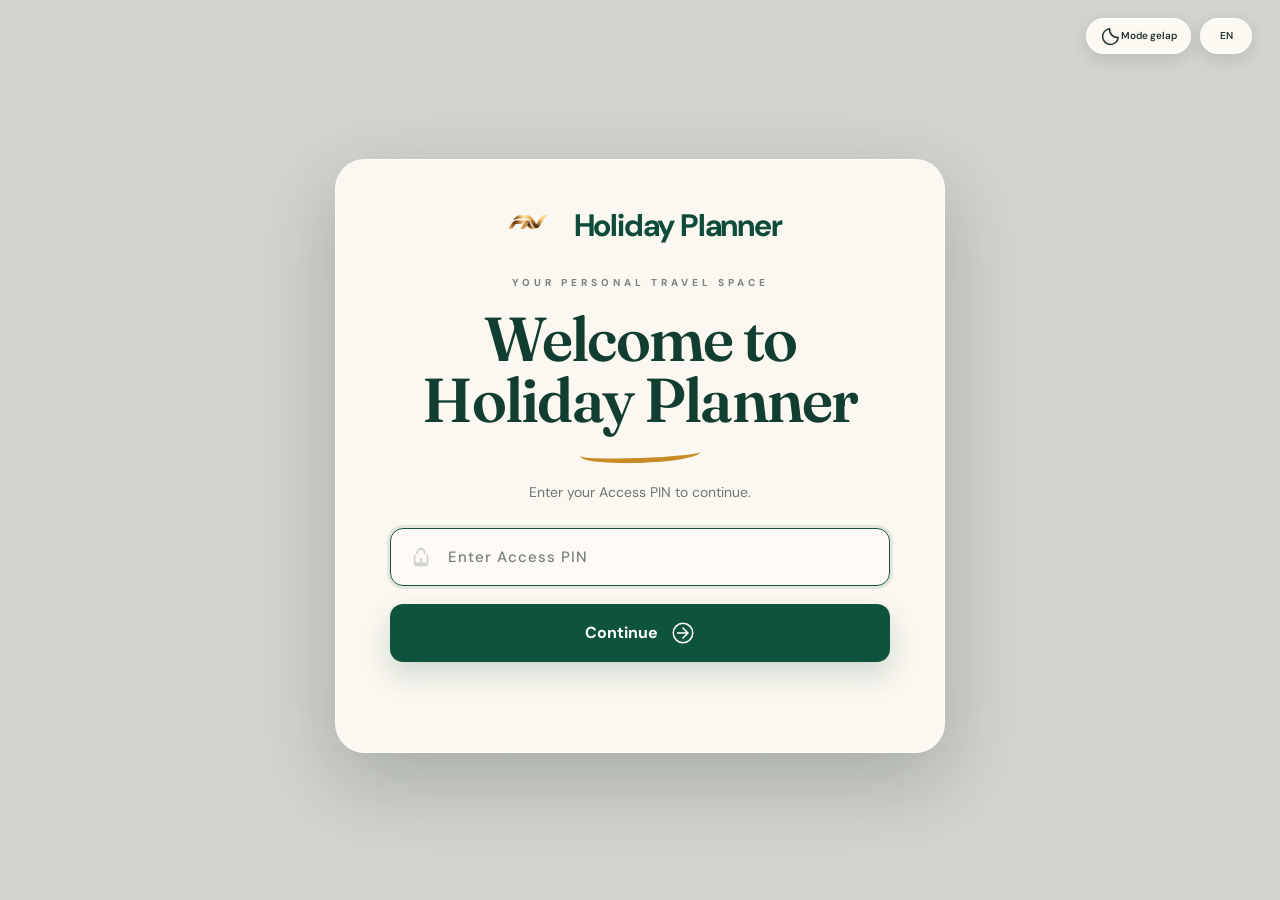
==== commit cbc4f242: "2" ====
--- a/frontend/index.html
+++ b/frontend/index.html
@@ -1,4 +1,4 @@
-<!doctype html><html lang="id"><head><meta charset="utf-8"><meta name="viewport" content="width=device-width,initial-scale=1"><title>Holiday Planner | FNVERSE</title><link rel="icon" type="image/webp" href="assets/logo/A FNVERSE.webp"><link rel="preconnect" href="https://fonts.googleapis.com"><link href="https://fonts.googleapis.com/css2?family=DM+Sans:wght@400;500;600;700&family=Playfair+Display:wght@500;600;700&display=swap" rel="stylesheet"><link rel="stylesheet" href="css/style.css"><style id="login-brand-size-adjustment">#login .login-logo .logo-mark{width:150px;height:72px}#login .login-logo .logo-img-dark,#login .login-logo .logo-img-light{transform:scale(1.8);transform-origin:center center}#login .login-brand{font-size:38px;letter-spacing:-1.4px;transform:translate(-30px,-6px)}</style><style id="mobile-login-fixed">@media (max-width: 768px){html:has(body:has(#login:not(.hidden))),body:has(#login:not(.hidden)){height:100%;overflow:hidden!important;overscroll-behavior:none!important}#login:not(.hidden){position:fixed!important;inset:0!important;width:100%!important;height:100dvh!important;min-height:100dvh!important;max-height:100dvh!important;overflow:hidden!important;overscroll-behavior:none!important;touch-action:none!important}#login:not(.hidden) .loginbox{max-height:100dvh;overflow:hidden}}</style></head><body>
+<!doctype html><html lang="id"><head><meta charset="utf-8"><meta name="viewport" content="width=device-width,initial-scale=1"><title>Holiday Planner</title><link rel="preconnect" href="https://fonts.googleapis.com"><link href="https://fonts.googleapis.com/css2?family=DM+Sans:wght@400;500;600;700&family=Playfair+Display:wght@500;600;700&display=swap" rel="stylesheet"><link rel="stylesheet" href="css/style.css"></head><body>
 <section id="login" class="login">
   <div class="login-top-controls" aria-label="Login preferences">
     <button id="loginThemeToggle" type="button" class="login-control">☀ <span>Light</span></button>
@@ -6,14 +6,14 @@
   </div>
   <div class="loginbox">
     <div class="logo login-logo">
-      <span class="logo-mark"><img class="logo-img logo-img-dark" src="assets/logo/A FNVERSE.webp" alt="FNVERSE" style="width:150px;height:58px;object-fit:contain;"><img class="logo-img logo-img-light" src="assets/logo/B FNVERSE.webp" alt="FNVERSE"></span>
+      <span class="logo-mark"><img class="logo-img logo-img-dark" src="assets/logo/A FNVERSE.webp" alt="FNVERSE"><img class="logo-img logo-img-light" src="assets/logo/B FNVERSE.webp" alt="FNVERSE"></span>
       <span class="login-brand">Holiday Planner</span>
     </div>
     <p class="eyebrow">YOUR PERSONAL TRAVEL SPACE</p>
     <h1 id="loginTitle">Welcome to your Holiday Planner</h1>
     <p id="loginDesc">Enter your Access PIN to continue.</p>
     <div class="login-pin-wrap">
-      <span class="login-pin-icon" aria-hidden="true"><svg class="login-padlock-icon" xmlns="http://www.w3.org/2000/svg" width="1em" height="1em" viewBox="0 0 24 24"><title>lock-2-fill</title><path fill="currentColor" d="M18 8h2a1 1 0 0 1 1 1v12a1 1 0 0 1-1 1H4a1 1 0 0 1-1-1V9a1 1 0 0 1 1-1h2V7a6 6 0 1 1 12 0zm-7 7.732V18h2v-2.268A2 2 0 0 0 12 12a2 2 0 0 0-1 3.732M16 8V7a4 4 0 0 0-8 0v1z"/></svg></span>
+      <span class="login-pin-icon" aria-hidden="true"><svg class="login-padlock-icon" xmlns="http://www.w3.org/2000/svg" width="24" height="24" viewBox="0 0 24 24" role="img" aria-hidden="true"><path fill="currentColor" d="M12 13a1.49 1.49 0 0 0-1 2.61V17a1 1 0 0 0 2 0v-1.39A1.49 1.49 0 0 0 12 13m5-4V7A5 5 0 0 0 7 7v2a3 3 0 0 0-3 3v7a3 3 0 0 0 3 3h10a3 3 0 0 0 3-3v-7a3 3 0 0 0-3-3M9 7a3 3 0 0 1 6 0v2H9Zm9 12a1 1 0 0 1-1-1H7a1 1 0 0 1-1-1v-7a1 1 0 0 1 1-1h10a1 1 0 0 1 1 1Z"/></svg></span>
       <input id="pin" type="password" name="holiday-planner-access-code" inputmode="numeric" maxlength="6" placeholder="Enter Access PIN" autocomplete="new-password" autocapitalize="off" spellcheck="false">
     </div>
     <button id="loginBtn" class="primary login-primary" type="button" onclick="window.holidayPlannerLogin && window.holidayPlannerLogin()">Continue <span class="continue-icon" aria-hidden="true"><svg xmlns="http://www.w3.org/2000/svg" width="1em" height="1em" viewBox="0 0 32 32"><path fill="currentColor" d="m16 8l-1.43 1.393L20.15 15H8v2h12.15l-5.58 5.573L16 24l8-8z"/><path fill="currentColor" d="M16 30a14 14 0 1 1 14-14a14.016 14.016 0 0 1-14 14m0-26a12 12 0 1 0 12 12A12.014 12.014 0 0 0 16 4"/></svg></span></button>
@@ -40,65 +40,4 @@
   </div>
   <div class="sidebar-copyright">© 2026 with <span>♥</span> by Fiqi Naufaldy</div>
 </div></aside><main><header><div><small>YOUR TRAVEL SPACE</small><h1 id="title">All Trips</h1><p id="subtitle">All your journeys, in one place.</p></div></header><div id="content"></div></main><nav id="mobileNav" class="mobile-nav" aria-label="Navigasi utama"></nav></div>
-<dialog id="tripModal"><form id="tripForm"><h2>Create New Trip</h2><label>Trip name<input name="name" required placeholder="Bali Getaway"></label><label>Destination<input name="destination" required placeholder="Bali, Indonesia"></label><div class="twocol"><label>Start date<input name="start" type="date" required></label><label>End date<input name="end" type="date" required></label></div><label>Trip PIN (6 digits)<input name="pin" inputmode="numeric" maxlength="6" required></label><label>Cover image URL (optional)<input name="cover" type="url"></label><menu><button type="button" class="light" id="cancelTrip">Cancel</button><button class="primary">Create Trip</button></menu></form></dialog><dialog id="participantModal"><form id="participantForm"><input type="hidden" id="participantIndex"><h2 id="participantModalTitle">Add Participant</h2><label>Full name<input name="name" required maxlength="100" placeholder="Participant name"></label><label>Notes / To-do<textarea name="notes" rows="3" maxlength="500" placeholder="Contoh: bawa SIM, konfirmasi kendaraan, kumpulkan perlengkapan..."></textarea></label><div class="twocol"><label>Role<select name="role"><option>Organizer</option><option>Participant</option><option>Driver</option><option>Guest</option></select></label><label>Status<select name="status"><option>Confirmed</option><option>Pending</option><option>Not Joining</option></select></label></div><menu><button type="button" class="light" id="cancelParticipant">Cancel</button><button class="primary">Save Participant</button></menu></form></dialog><dialog id="incomeModal"><form id="incomeForm"><input type="hidden" id="incomeIndex"><input type="hidden" id="incomeSourcePlan"><h2 id="incomeModalTitle">Add Income</h2><label>Assigned plan<select name="plan" id="incomePlanSelect"><option value="plan_a">Plan A</option><option value="plan_b">Plan B</option></select></label><label>Income source<input name="source" required maxlength="120" placeholder="e.g. Participant contribution"></label><label>Amount (Rp)<input name="amount" type="number" min="0" step="1000" required placeholder="500000"></label><div class="twocol"><label>Date<input name="date" type="date"></label><label>Status<select name="status"><option>Planned</option><option>Received</option></select></label></div><label>Notes<textarea name="notes" rows="3" maxlength="500" placeholder="Optional notes"></textarea></label><menu><button type="button" class="light" id="cancelIncome">Cancel</button><button class="primary">Save Income</button></menu></form></dialog><dialog id="budgetModal"><form id="budgetForm"><input type="hidden" id="budgetIndex"><input type="hidden" id="budgetSourcePlan"><h2 id="budgetModalTitle">Add Budget Item</h2><label>Assigned plan<select name="plan" id="budgetPlanSelect"><option value="plan_a">Plan A</option><option value="plan_b">Plan B</option></select></label><label>Category<select name="category" required><option>Accommodation</option><option>Transport</option><option>Food & Beverage</option><option>Tickets & Activities</option><option>Shopping</option><option>Other</option></select></label><label>Description<input name="description" required maxlength="120" placeholder="e.g. Villa 1 malam"></label><label>Planned amount (Rp)<input name="amount" type="number" min="0" step="1000" required placeholder="500000"></label><label>Notes<textarea name="notes" rows="3" maxlength="500" placeholder="Optional notes"></textarea></label><menu><button type="button" class="light" id="cancelBudget">Cancel</button><button class="primary">Save Budget</button></menu></form></dialog><dialog id="villaModal"><form id="villaForm"><input type="hidden" id="villaIndex"><h2 id="villaModalTitle">Add Villa</h2><label>Villa name<input name="name" required maxlength="120" placeholder="Villa Pine Batu"></label><label>Location<input name="area" maxlength="160" placeholder="Batu, Malang"></label><div class="twocol"><label>Price per night (Rp)<input name="price" type="number" min="0" step="1000" required placeholder="1500000"></label><label>Status<select name="status"><option>Available</option><option>Shortlisted</option><option>Booked</option></select></label></div><div class="twocol"><label>Guest capacity<input name="guests" type="number" min="0" placeholder="6"></label><label>Bedrooms<input name="bedrooms" type="number" min="0" placeholder="3"></label></div><div class="twocol"><label>Bathrooms<input name="bathrooms" type="number" min="0" placeholder="2"></label><label>Reference Link<input name="referenceLink" type="url" placeholder="https://..."></label></div><div class="villa-upload-field"><label>Villa photos (up to 6 images)<input id="villaPhotosInput" type="file" accept="image/jpeg,image/png,image/webp" multiple></label><small>Upload JPG, PNG, or WEBP. Images are optimized automatically before saving.</small><div id="villaPhotoPreview" class="villa-photo-preview"></div></div><label>Description<textarea name="description" rows="3" maxlength="700" placeholder="Describe the property..."></textarea></label><label>Facilities<textarea name="facilities" rows="2" placeholder="Private pool, Wi-Fi, kitchen..."></textarea></label><label>Personal notes<textarea name="notes" rows="2" placeholder="Optional notes..."></textarea></label><menu><button type="button" class="light" id="cancelVilla">Cancel</button><button class="primary">Save Villa</button></menu></form></dialog><dialog id="villaDetailModal" class="villa-detail-dialog"></dialog><input id="backupFile" type="file" accept=".json" hidden><div id="toast"></div><script src="js/supabase-config.js"></script><script src="https://cdn.jsdelivr.net/npm/@supabase/supabase-js@2"></script><script src="js/supabase-client.js"></script><script src="js/app.js"></script>
-<script id="login-language-branding">
-(function () {
-  const toggle = document.getElementById('loginLanguageToggle');
-
-  function applyLoginLanguage() {
-    if (!toggle) return;
-
-    const lang = (toggle.textContent || '').trim().toUpperCase();
-    const isIndonesian = lang.includes('ID');
-
-    const title = document.getElementById('loginTitle');
-    const desc = document.getElementById('loginDesc');
-    const pin = document.getElementById('pin');
-    const btn = document.getElementById('loginBtn');
-    const eyebrow = document.querySelector('#login .eyebrow');
-    const themeToggle = document.getElementById('loginThemeToggle');
-
-    // Product/brand name stays "Holiday Planner" in both languages.
-    if (title) title.textContent = isIndonesian
-      ? 'Selamat datang di Holiday Planner'
-      : 'Welcome to your Holiday Planner';
-
-    if (desc) desc.textContent = isIndonesian
-      ? 'Masukkan PIN Akses Anda untuk melanjutkan.'
-      : 'Enter your Access PIN to continue.';
-
-    if (pin) pin.placeholder = isIndonesian
-      ? 'Masukkan PIN Akses'
-      : 'Enter Access PIN';
-
-    if (eyebrow) eyebrow.textContent = isIndonesian
-      ? 'RUANG PERJALANAN PRIBADI'
-      : 'YOUR PERSONAL TRAVEL SPACE';
-
-    if (btn) {
-      const icon = btn.querySelector('.continue-icon');
-      if (icon) {
-        btn.childNodes.forEach(function (node) {
-          if (node.nodeType === Node.TEXT_NODE) node.textContent = isIndonesian ? 'Lanjutkan ' : 'Continue ';
-        });
-      }
-    }
-
-    if (themeToggle) {
-      const span = themeToggle.querySelector('span');
-      if (span) span.textContent = isIndonesian ? 'Mode gelap' : 'Dark mode';
-    }
-  }
-
-  if (toggle) {
-    toggle.addEventListener('click', function () {
-      setTimeout(applyLoginLanguage, 0);
-    });
-  }
-
-  // Initial state.
-  applyLoginLanguage();
-})();
-</script>
-
-</body></html>+<dialog id="tripModal"><form id="tripForm"><h2>Create New Trip</h2><label>Trip name<input name="name" required placeholder="Bali Getaway"></label><label>Destination<input name="destination" required placeholder="Bali, Indonesia"></label><div class="twocol"><label>Start date<input name="start" type="date" required></label><label>End date<input name="end" type="date" required></label></div><label>Trip PIN (6 digits)<input name="pin" inputmode="numeric" maxlength="6" required></label><label>Cover image URL (optional)<input name="cover" type="url"></label><menu><button type="button" class="light" id="cancelTrip">Cancel</button><button class="primary">Create Trip</button></menu></form></dialog><dialog id="participantModal"><form id="participantForm"><input type="hidden" id="participantIndex"><h2 id="participantModalTitle">Add Participant</h2><label>Full name<input name="name" required maxlength="100" placeholder="Participant name"></label><label>Notes / To-do<textarea name="notes" rows="3" maxlength="500" placeholder="Contoh: bawa SIM, konfirmasi kendaraan, kumpulkan perlengkapan..."></textarea></label><div class="twocol"><label>Role<select name="role"><option>Organizer</option><option>Participant</option><option>Driver</option><option>Guest</option></select></label><label>Status<select name="status"><option>Confirmed</option><option>Pending</option><option>Not Joining</option></select></label></div><menu><button type="button" class="light" id="cancelParticipant">Cancel</button><button class="primary">Save Participant</button></menu></form></dialog><dialog id="incomeModal"><form id="incomeForm"><input type="hidden" id="incomeIndex"><input type="hidden" id="incomeSourcePlan"><h2 id="incomeModalTitle">Add Income</h2><label>Assigned plan<select name="plan" id="incomePlanSelect"><option value="plan_a">Plan A</option><option value="plan_b">Plan B</option></select></label><label>Income source<input name="source" required maxlength="120" placeholder="e.g. Participant contribution"></label><label>Amount (Rp)<input name="amount" type="number" min="0" step="1000" required placeholder="500000"></label><div class="twocol"><label>Date<input name="date" type="date"></label><label>Status<select name="status"><option>Planned</option><option>Received</option></select></label></div><label>Notes<textarea name="notes" rows="3" maxlength="500" placeholder="Optional notes"></textarea></label><menu><button type="button" class="light" id="cancelIncome">Cancel</button><button class="primary">Save Income</button></menu></form></dialog><dialog id="budgetModal"><form id="budgetForm"><input type="hidden" id="budgetIndex"><input type="hidden" id="budgetSourcePlan"><h2 id="budgetModalTitle">Add Budget Item</h2><label>Assigned plan<select name="plan" id="budgetPlanSelect"><option value="plan_a">Plan A</option><option value="plan_b">Plan B</option></select></label><label>Category<select name="category" required><option>Accommodation</option><option>Transport</option><option>Food & Beverage</option><option>Tickets & Activities</option><option>Shopping</option><option>Other</option></select></label><label>Description<input name="description" required maxlength="120" placeholder="e.g. Villa 1 malam"></label><label>Planned amount (Rp)<input name="amount" type="number" min="0" step="1000" required placeholder="500000"></label><label>Notes<textarea name="notes" rows="3" maxlength="500" placeholder="Optional notes"></textarea></label><menu><button type="button" class="light" id="cancelBudget">Cancel</button><button class="primary">Save Budget</button></menu></form></dialog><dialog id="villaModal"><form id="villaForm"><input type="hidden" id="villaIndex"><h2 id="villaModalTitle">Add Villa</h2><label>Villa name<input name="name" required maxlength="120" placeholder="Villa Pine Batu"></label><label>Location<input name="area" maxlength="160" placeholder="Batu, Malang"></label><div class="twocol"><label>Price per night (Rp)<input name="price" type="number" min="0" step="1000" required placeholder="1500000"></label><label>Status<select name="status"><option>Available</option><option>Shortlisted</option><option>Booked</option></select></label></div><div class="twocol"><label>Guest capacity<input name="guests" type="number" min="0" placeholder="6"></label><label>Bedrooms<input name="bedrooms" type="number" min="0" placeholder="3"></label></div><div class="twocol"><label>Bathrooms<input name="bathrooms" type="number" min="0" placeholder="2"></label><label>Reference Link<input name="referenceLink" type="url" placeholder="https://..."></label></div><div class="villa-upload-field"><label>Villa photos (up to 6 images)<input id="villaPhotosInput" type="file" accept="image/jpeg,image/png,image/webp" multiple></label><small>Upload JPG, PNG, or WEBP. Images are optimized automatically before saving.</small><div id="villaPhotoPreview" class="villa-photo-preview"></div></div><label>Description<textarea name="description" rows="3" maxlength="700" placeholder="Describe the property..."></textarea></label><label>Facilities<textarea name="facilities" rows="2" placeholder="Private pool, Wi-Fi, kitchen..."></textarea></label><label>Personal notes<textarea name="notes" rows="2" placeholder="Optional notes..."></textarea></label><menu><button type="button" class="light" id="cancelVilla">Cancel</button><button class="primary">Save Villa</button></menu></form></dialog><dialog id="villaDetailModal" class="villa-detail-dialog"></dialog><input id="backupFile" type="file" accept=".json" hidden><div id="toast"></div><script src="js/supabase-config.js"></script><script src="https://cdn.jsdelivr.net/npm/@supabase/supabase-js@2"></script><script src="js/supabase-client.js"></script><script src="js/app.js"></script></body></html>
--- a/frontend/css/style.css
+++ b/frontend/css/style.css
@@ -901,7 +901,7 @@
 #login .login-pin-wrap input{width:100%;height:58px;margin:0;padding:0 22px 0 57px;text-align:left;letter-spacing:1px;font:500 15px/1 "DM Sans",sans-serif;color:#4d5d58;border:1px solid #bfc5c0;border-radius:13px;background:rgba(255,253,248,.72);outline:none}
 #login .login-pin-wrap input::placeholder{color:#76817c;opacity:1}
 #login .login-pin-wrap input:focus{border-color:#17523f;box-shadow:0 0 0 3px rgba(23,82,63,.1)}
-#login .login-pin-icon{position:absolute;left:20px;top:50%;transform:translateY(-50%);width:22px;height:22px;display:grid;place-items:center;color:#0f4f3d;z-index:103;pointer-events:none}
+#login .login-pin-icon{position:absolute;left:20px;top:50%;transform:translateY(-50%);width:22px;height:22px;display:grid;place-items:center;color:#52615c;z-index:2;pointer-events:none}
 #login .login-pin-icon svg{width:21px;height:21px}
 #login .login-primary{width:100%;height:58px;border-radius:13px;display:flex;align-items:center;justify-content:center;gap:13px;background:#0d533d;color:#fff;font:700 16px/1 "DM Sans",sans-serif;box-shadow:0 13px 28px rgba(13,83,61,.18)}
 #login .continue-icon{display:flex;width:24px;height:24px}
@@ -1071,41 +1071,54 @@
 }
 
 
-/* LOGIN PADLOCK — FINAL FIX: input is z-index 102, icon must be above it */
-#login .login-pin-wrap > .login-pin-icon{
-  z-index:103 !important;
-  display:flex !important;
-  visibility:visible !important;
-  opacity:1 !important;
-  pointer-events:none !important;
-}
-
-#login .login-pin-wrap > .login-pin-icon .login-padlock-icon{
-  display:block !important;
-  width:22px !important;
-  height:22px !important;
-  visibility:visible !important;
-  opacity:1 !important;
-  color:#0f4f3d !important;
-  fill:#0f4f3d !important;
-}
-
-#login .login-pin-wrap > .login-pin-icon .login-padlock-icon path{
-  fill:currentColor !important;
-}
-
-html[data-theme="dark"] #login .login-pin-wrap > .login-pin-icon,
-body[data-theme="dark"] #login .login-pin-wrap > .login-pin-icon{
-  color:#ffffff !important;
-}
-
-html[data-theme="dark"] #login .login-pin-wrap > .login-pin-icon .login-padlock-icon,
-body[data-theme="dark"] #login .login-pin-wrap > .login-pin-icon .login-padlock-icon{
-  color:#ffffff !important;
-  fill:#ffffff !important;
-}
-
-html[data-theme="dark"] #login .login-pin-wrap > .login-pin-icon .login-padlock-icon path,
-body[data-theme="dark"] #login .login-pin-wrap > .login-pin-icon .login-padlock-icon path{
-  fill:#ffffff !important;
-}
+/* Dashboard redesign — Budget Overview + Expense Breakdown + Villa Vote */
+.dashboard-grid{display:grid;grid-template-columns:minmax(0,1.35fr) minmax(360px,.85fr);gap:18px;margin-top:18px}
+.dashboard-grid .section{min-width:0}
+.dashboard-card-head{display:flex;align-items:flex-start;justify-content:space-between;gap:18px;margin-bottom:14px}
+.dashboard-card-head h2{margin:3px 0 0;font-family:"Fraunces",Georgia,serif;font-size:22px}
+.dashboard-card-head p{margin:3px 0 0;font-size:12px;color:var(--muted,#93a3b8)}
+.dashboard-card-eyebrow{font-size:9px;letter-spacing:.18em;font-weight:800;color:#d8b15e}
+#dashboardPlan{min-width:105px;height:38px;border:1px solid #405571;border-radius:999px;background:#1b2b43;color:#f1eee8;padding:0 12px;font-weight:700}
+html[data-theme="light"] #dashboardPlan,body[data-theme="light"] #dashboardPlan{background:#fffdfa;color:#25362b;border-color:#ded8ce}
+.budget-overview-layout,.expense-breakdown-layout{display:grid;grid-template-columns:190px minmax(0,1fr);align-items:center;gap:24px}
+.dashboard-donut{width:150px;height:150px;border-radius:50%;background:var(--donut);display:grid;place-items:center;position:relative;margin:4px auto}
+.dashboard-donut:after{content:"";position:absolute;inset:16px;border-radius:50%;background:#142238}
+.dashboard-donut>div{position:relative;z-index:1;text-align:center;display:flex;flex-direction:column;gap:2px}
+.dashboard-donut strong{font-size:21px;line-height:1.1}
+.dashboard-donut span{font-size:11px;color:#c2c9d2}
+.budget-overview-details{min-width:0}
+.budget-total-line{display:flex;align-items:baseline;gap:8px;margin-bottom:10px}
+.budget-total-line strong{font-size:17px}
+.budget-total-line span{font-size:15px;color:#c5ccd6}
+.dashboard-progress,.villa-vote-track{height:10px;border-radius:999px;background:#dfe2e5;overflow:hidden}
+.dashboard-progress i{display:block;height:100%;border-radius:inherit;background:#f7cf57}
+.budget-legend{display:flex;justify-content:space-between;gap:15px;padding:9px 0;border-bottom:1px solid rgba(145,160,180,.16);font-size:12px}
+.budget-legend span{display:flex;align-items:center;gap:8px}
+.budget-legend strong{font-size:12px}
+.legend-dot{width:11px;height:11px;border-radius:50%;display:inline-block}
+.legend-dot.spent{background:#f7cf57}.legend-dot.remaining{background:#8190a3}
+.upcoming-item{display:flex;align-items:center;gap:15px;min-height:120px}
+.upcoming-date{width:58px;height:66px;border:1px solid #405571;border-radius:14px;display:flex;flex-direction:column;align-items:center;justify-content:center;background:#1b2b43}
+.upcoming-date b{font-size:24px}.upcoming-date span{font-size:10px;color:#d8b15e;text-transform:uppercase}
+.upcoming-item strong{font-size:15px}.upcoming-item p{margin:6px 0 0;color:#aeb9c7;font-size:11px;line-height:1.5}
+.upcoming-empty{padding:35px 0;color:#aeb9c7;font-size:13px}
+.dashboard-plan-badge,.dashboard-vote-total{padding:7px 12px;border-radius:999px;background:#263b5a;color:#f3ce7b;font-size:11px;font-weight:800;white-space:nowrap}
+.expense-breakdown-layout{grid-template-columns:190px minmax(0,1fr)}
+.expense-donut{width:170px;height:170px}
+.expense-donut strong{font-size:16px}
+.expense-list{display:flex;flex-direction:column;gap:5px}
+.expense-row{display:grid;grid-template-columns:12px minmax(110px,1fr) auto 45px;align-items:center;gap:9px;padding:8px 0;border-bottom:1px solid rgba(145,160,180,.12);font-size:12px}
+.expense-dot{width:10px;height:10px;border-radius:50%}
+.expense-cat{white-space:nowrap;overflow:hidden;text-overflow:ellipsis}.expense-row strong{font-size:12px}.expense-pct{text-align:right;color:#c2cad5;font-size:11px}.expense-empty{color:#aeb9c7;padding:20px 0}
+.villa-vote-list{display:flex;flex-direction:column;gap:7px}
+.villa-vote-row{display:grid;grid-template-columns:28px 46px minmax(0,1fr) 40px;align-items:center;gap:9px;padding:7px;border:1px solid #30445e;border-radius:12px;background:rgba(19,35,56,.45)}
+.villa-vote-row.leader{border-color:#c69b3f;box-shadow:inset 0 0 0 1px rgba(247,207,87,.1)}
+.villa-rank{font-size:11px;font-weight:800;color:#d8dce2;text-align:center}
+.villa-vote-photo{width:46px;height:38px;border-radius:8px;background:#263b5a center/cover no-repeat}
+.villa-vote-name{font-size:11px;font-weight:800;display:flex;align-items:center;gap:7px}
+.villa-leader-badge{font-size:8px;color:#f7cf57;border:1px solid rgba(247,207,87,.35);border-radius:999px;padding:3px 5px;white-space:nowrap}
+.villa-vote-meta{font-size:9px;color:#aeb9c7;margin:2px 0 5px}.villa-vote-track{height:5px}.villa-vote-track i{display:block;height:100%;background:#d8b15e;border-radius:inherit}.villa-vote-row:not(.leader) .villa-vote-track i{background:#6f87a5}
+.villa-vote-percent{text-align:right;font-size:11px}.villa-vote-button{width:100%;margin-top:9px;height:36px;border:1px solid #b58a37;border-radius:9px;background:#263b5a;color:#f7cf57;font-weight:800;cursor:pointer}
+.villa-empty{padding:22px 0;color:#aeb9c7;font-size:12px}
+@media(max-width:900px){.dashboard-grid{grid-template-columns:1fr}.budget-overview-layout,.expense-breakdown-layout{grid-template-columns:150px minmax(0,1fr)}}
+@media(max-width:700px){.dashboard-grid{grid-template-columns:1fr;gap:12px}.budget-overview-layout,.expense-breakdown-layout{grid-template-columns:1fr}.dashboard-donut{margin:4px auto}.expense-list{width:100%}.expense-row{grid-template-columns:12px minmax(0,1fr) auto 40px}.villa-vote-row{grid-template-columns:26px 42px minmax(0,1fr) 38px}.dashboard-card-head h2{font-size:19px}}
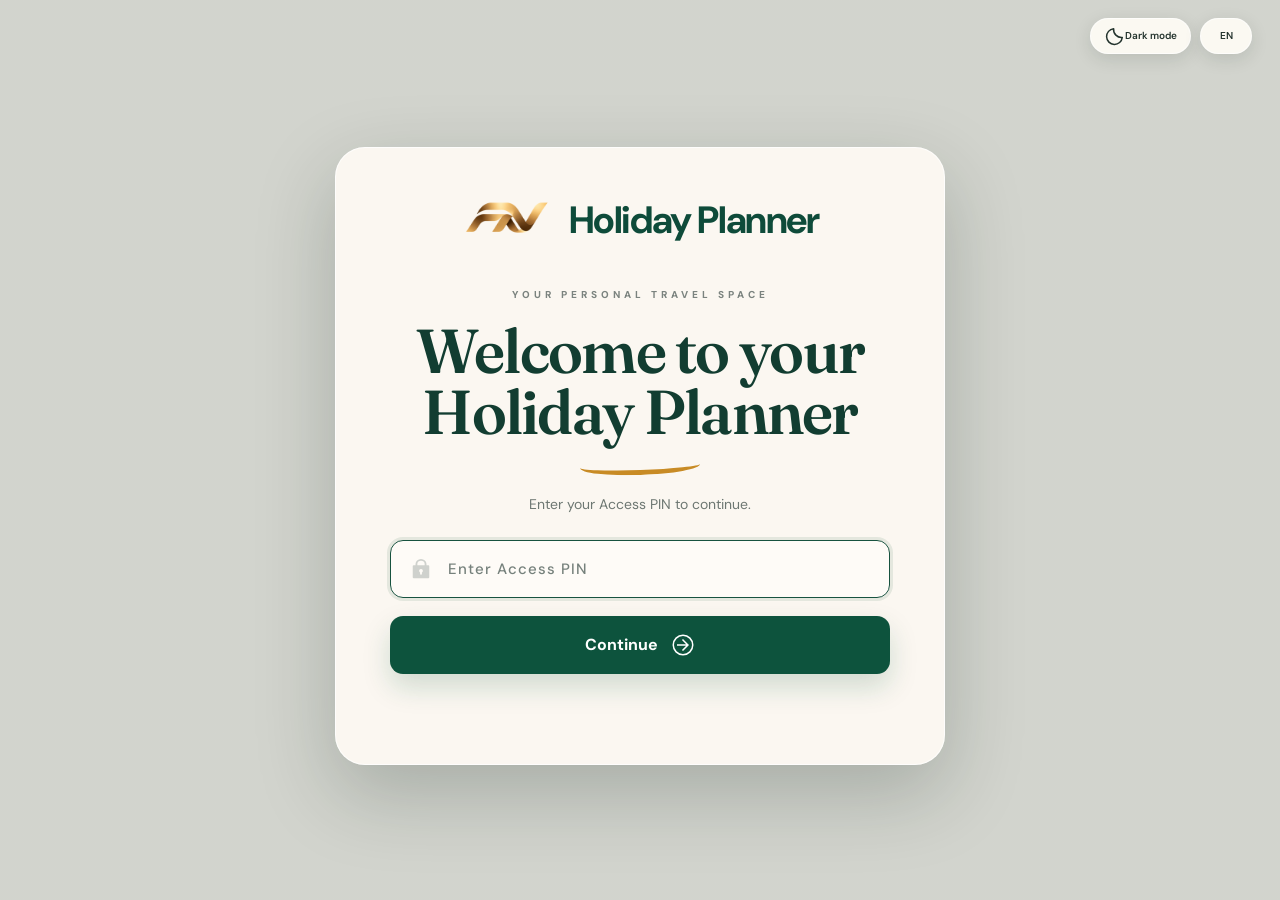
==== commit 19193380: "balik ke 1" ====
--- a/frontend/index.html
+++ b/frontend/index.html
@@ -1,19 +1,49 @@
-<!doctype html><html lang="id"><head><meta charset="utf-8"><meta name="viewport" content="width=device-width,initial-scale=1"><title>Holiday Planner</title><link rel="preconnect" href="https://fonts.googleapis.com"><link href="https://fonts.googleapis.com/css2?family=DM+Sans:wght@400;500;600;700&family=Playfair+Display:wght@500;600;700&display=swap" rel="stylesheet"><link rel="stylesheet" href="css/style.css"></head><body>
+<!doctype html><html lang="id"><head><meta charset="utf-8"><meta name="viewport" content="width=device-width,initial-scale=1"><title>Holiday Planner | FNVERSE</title><link rel="icon" type="image/webp" href="assets/logo/A FNVERSE.webp"><link rel="preconnect" href="https://fonts.googleapis.com"><link href="https://fonts.googleapis.com/css2?family=DM+Sans:wght@400;500;600;700&family=Playfair+Display:wght@500;600;700&display=swap" rel="stylesheet"><link rel="stylesheet" href="css/style.css"><style id="login-brand-size-adjustment">#login .login-logo .logo-mark{width:150px;height:72px}#login .login-logo .logo-img-dark,#login .login-logo .logo-img-light{transform:scale(1.8);transform-origin:center center}#login .login-brand{font-size:38px;letter-spacing:-1.4px;transform:translate(-30px,-6px)}@media(max-width:700px){#login .login-brand{transform:translateY(-5px)!important}}
+</style><style id="mobile-login-fixed">@media (max-width: 768px){html:has(body:has(#login:not(.hidden))),body:has(#login:not(.hidden)){height:100%;overflow:hidden!important;overscroll-behavior:none!important}#login:not(.hidden){position:fixed!important;inset:0!important;width:100%!important;height:100dvh!important;min-height:100dvh!important;max-height:100dvh!important;overflow:hidden!important;overscroll-behavior:none!important;touch-action:none!important}#login:not(.hidden) .loginbox{max-height:100dvh;overflow:hidden}}</style><style id="mobile-login-aesthetic">@media(max-width:700px){
+  #login.login{padding:58px 16px 24px;align-items:center;justify-items:center;}
+  #login .login-top-controls{top:14px;right:14px;gap:8px;}
+  #login .login-control{height:34px;padding:0 12px;min-width:70px;font-size:9px;}
+  #login .login-control:last-child{min-width:48px;}
+  #login .loginbox{width:100%;max-width:360px;min-height:0;padding:26px 20px 27px;border-radius:24px;}
+  #login .login-logo{gap:9px;margin:0 auto 19px;justify-content:center;width:100%;}
+  #login .login-logo .logo-mark{width:58px;height:34px;flex:0 0 58px;}
+  #login .login-logo .logo-img{width:100%!important;height:100%!important;max-width:100%!important;object-fit:contain!important;}
+  #login .login-brand{font-size:21px;letter-spacing:-.7px;transform:none;white-space:nowrap;}
+  #login .eyebrow{font-size:7px;letter-spacing:2.6px;margin-bottom:14px;}
+  #login h1#loginTitle{max-width:100%;font-size:34px;line-height:1.01;letter-spacing:-.8px;}
+  #login h1#loginTitle::after{width:78px;height:9px;margin:10px auto 14px;border-width:3px;}
+  #login #loginDesc{font-size:11px;margin-bottom:17px;}
+  #login .login-pin-wrap{margin-bottom:14px;}
+  #login .login-pin-wrap input{height:49px;font-size:13px;padding:0 17px 0 47px;border-radius:11px;}
+  #login .login-pin-icon{left:15px;width:20px;height:20px;}
+  #login .login-pin-icon svg{width:19px;height:19px;}
+  #login .login-primary{height:49px;border-radius:11px;font-size:13px;gap:10px;}
+  #login .continue-icon,#login .continue-icon svg{width:21px;height:21px;}
+}
+@media(max-width:360px){
+  #login.login{padding-left:14px;padding-right:14px;}
+  #login .loginbox{padding-left:18px;padding-right:18px;}
+  #login .login-logo{gap:8px;}
+  #login .login-logo .logo-mark{width:52px;flex-basis:52px;}
+  #login .login-brand{font-size:20px;}
+  #login h1#loginTitle{font-size:32px;}
+}
+</style></head><body>
 <section id="login" class="login">
   <div class="login-top-controls" aria-label="Login preferences">
-    <button id="loginThemeToggle" type="button" class="login-control">☀ <span>Light</span></button>
+    <button id="loginThemeToggle" type="button" class="login-control" style="gap:10px">☀ <span style="margin-left:0">Light mode</span></button>
     <button id="loginLanguageToggle" type="button" class="login-control">EN⌄</button>
   </div>
   <div class="loginbox">
     <div class="logo login-logo">
-      <span class="logo-mark"><img class="logo-img logo-img-dark" src="assets/logo/A FNVERSE.webp" alt="FNVERSE"><img class="logo-img logo-img-light" src="assets/logo/B FNVERSE.webp" alt="FNVERSE"></span>
+      <span class="logo-mark"><img class="logo-img logo-img-dark" src="assets/logo/A FNVERSE.webp" alt="FNVERSE" style="width:150px;height:58px;object-fit:contain;"><img class="logo-img logo-img-light" src="assets/logo/B FNVERSE.webp" alt="FNVERSE"></span>
       <span class="login-brand">Holiday Planner</span>
     </div>
     <p class="eyebrow">YOUR PERSONAL TRAVEL SPACE</p>
     <h1 id="loginTitle">Welcome to your Holiday Planner</h1>
     <p id="loginDesc">Enter your Access PIN to continue.</p>
     <div class="login-pin-wrap">
-      <span class="login-pin-icon" aria-hidden="true"><svg class="login-padlock-icon" xmlns="http://www.w3.org/2000/svg" width="24" height="24" viewBox="0 0 24 24" role="img" aria-hidden="true"><path fill="currentColor" d="M12 13a1.49 1.49 0 0 0-1 2.61V17a1 1 0 0 0 2 0v-1.39A1.49 1.49 0 0 0 12 13m5-4V7A5 5 0 0 0 7 7v2a3 3 0 0 0-3 3v7a3 3 0 0 0 3 3h10a3 3 0 0 0 3-3v-7a3 3 0 0 0-3-3M9 7a3 3 0 0 1 6 0v2H9Zm9 12a1 1 0 0 1-1-1H7a1 1 0 0 1-1-1v-7a1 1 0 0 1 1-1h10a1 1 0 0 1 1 1Z"/></svg></span>
+      <span class="login-pin-icon" aria-hidden="true"><svg class="login-padlock-icon" xmlns="http://www.w3.org/2000/svg" width="1em" height="1em" viewBox="0 0 24 24"><title>lock-2-fill</title><path fill="currentColor" d="M18 8h2a1 1 0 0 1 1 1v12a1 1 0 0 1-1 1H4a1 1 0 0 1-1-1V9a1 1 0 0 1 1-1h2V7a6 6 0 1 1 12 0zm-7 7.732V18h2v-2.268A2 2 0 0 0 12 12a2 2 0 0 0-1 3.732M16 8V7a4 4 0 0 0-8 0v1z"/></svg></span>
       <input id="pin" type="password" name="holiday-planner-access-code" inputmode="numeric" maxlength="6" placeholder="Enter Access PIN" autocomplete="new-password" autocapitalize="off" spellcheck="false">
     </div>
     <button id="loginBtn" class="primary login-primary" type="button" onclick="window.holidayPlannerLogin && window.holidayPlannerLogin()">Continue <span class="continue-icon" aria-hidden="true"><svg xmlns="http://www.w3.org/2000/svg" width="1em" height="1em" viewBox="0 0 32 32"><path fill="currentColor" d="m16 8l-1.43 1.393L20.15 15H8v2h12.15l-5.58 5.573L16 24l8-8z"/><path fill="currentColor" d="M16 30a14 14 0 1 1 14-14a14.016 14.016 0 0 1-14 14m0-26a12 12 0 1 0 12 12A12.014 12.014 0 0 0 16 4"/></svg></span></button>
@@ -40,4 +70,65 @@
   </div>
   <div class="sidebar-copyright">© 2026 with <span>♥</span> by Fiqi Naufaldy</div>
 </div></aside><main><header><div><small>YOUR TRAVEL SPACE</small><h1 id="title">All Trips</h1><p id="subtitle">All your journeys, in one place.</p></div></header><div id="content"></div></main><nav id="mobileNav" class="mobile-nav" aria-label="Navigasi utama"></nav></div>
-<dialog id="tripModal"><form id="tripForm"><h2>Create New Trip</h2><label>Trip name<input name="name" required placeholder="Bali Getaway"></label><label>Destination<input name="destination" required placeholder="Bali, Indonesia"></label><div class="twocol"><label>Start date<input name="start" type="date" required></label><label>End date<input name="end" type="date" required></label></div><label>Trip PIN (6 digits)<input name="pin" inputmode="numeric" maxlength="6" required></label><label>Cover image URL (optional)<input name="cover" type="url"></label><menu><button type="button" class="light" id="cancelTrip">Cancel</button><button class="primary">Create Trip</button></menu></form></dialog><dialog id="participantModal"><form id="participantForm"><input type="hidden" id="participantIndex"><h2 id="participantModalTitle">Add Participant</h2><label>Full name<input name="name" required maxlength="100" placeholder="Participant name"></label><label>Notes / To-do<textarea name="notes" rows="3" maxlength="500" placeholder="Contoh: bawa SIM, konfirmasi kendaraan, kumpulkan perlengkapan..."></textarea></label><div class="twocol"><label>Role<select name="role"><option>Organizer</option><option>Participant</option><option>Driver</option><option>Guest</option></select></label><label>Status<select name="status"><option>Confirmed</option><option>Pending</option><option>Not Joining</option></select></label></div><menu><button type="button" class="light" id="cancelParticipant">Cancel</button><button class="primary">Save Participant</button></menu></form></dialog><dialog id="incomeModal"><form id="incomeForm"><input type="hidden" id="incomeIndex"><input type="hidden" id="incomeSourcePlan"><h2 id="incomeModalTitle">Add Income</h2><label>Assigned plan<select name="plan" id="incomePlanSelect"><option value="plan_a">Plan A</option><option value="plan_b">Plan B</option></select></label><label>Income source<input name="source" required maxlength="120" placeholder="e.g. Participant contribution"></label><label>Amount (Rp)<input name="amount" type="number" min="0" step="1000" required placeholder="500000"></label><div class="twocol"><label>Date<input name="date" type="date"></label><label>Status<select name="status"><option>Planned</option><option>Received</option></select></label></div><label>Notes<textarea name="notes" rows="3" maxlength="500" placeholder="Optional notes"></textarea></label><menu><button type="button" class="light" id="cancelIncome">Cancel</button><button class="primary">Save Income</button></menu></form></dialog><dialog id="budgetModal"><form id="budgetForm"><input type="hidden" id="budgetIndex"><input type="hidden" id="budgetSourcePlan"><h2 id="budgetModalTitle">Add Budget Item</h2><label>Assigned plan<select name="plan" id="budgetPlanSelect"><option value="plan_a">Plan A</option><option value="plan_b">Plan B</option></select></label><label>Category<select name="category" required><option>Accommodation</option><option>Transport</option><option>Food & Beverage</option><option>Tickets & Activities</option><option>Shopping</option><option>Other</option></select></label><label>Description<input name="description" required maxlength="120" placeholder="e.g. Villa 1 malam"></label><label>Planned amount (Rp)<input name="amount" type="number" min="0" step="1000" required placeholder="500000"></label><label>Notes<textarea name="notes" rows="3" maxlength="500" placeholder="Optional notes"></textarea></label><menu><button type="button" class="light" id="cancelBudget">Cancel</button><button class="primary">Save Budget</button></menu></form></dialog><dialog id="villaModal"><form id="villaForm"><input type="hidden" id="villaIndex"><h2 id="villaModalTitle">Add Villa</h2><label>Villa name<input name="name" required maxlength="120" placeholder="Villa Pine Batu"></label><label>Location<input name="area" maxlength="160" placeholder="Batu, Malang"></label><div class="twocol"><label>Price per night (Rp)<input name="price" type="number" min="0" step="1000" required placeholder="1500000"></label><label>Status<select name="status"><option>Available</option><option>Shortlisted</option><option>Booked</option></select></label></div><div class="twocol"><label>Guest capacity<input name="guests" type="number" min="0" placeholder="6"></label><label>Bedrooms<input name="bedrooms" type="number" min="0" placeholder="3"></label></div><div class="twocol"><label>Bathrooms<input name="bathrooms" type="number" min="0" placeholder="2"></label><label>Reference Link<input name="referenceLink" type="url" placeholder="https://..."></label></div><div class="villa-upload-field"><label>Villa photos (up to 6 images)<input id="villaPhotosInput" type="file" accept="image/jpeg,image/png,image/webp" multiple></label><small>Upload JPG, PNG, or WEBP. Images are optimized automatically before saving.</small><div id="villaPhotoPreview" class="villa-photo-preview"></div></div><label>Description<textarea name="description" rows="3" maxlength="700" placeholder="Describe the property..."></textarea></label><label>Facilities<textarea name="facilities" rows="2" placeholder="Private pool, Wi-Fi, kitchen..."></textarea></label><label>Personal notes<textarea name="notes" rows="2" placeholder="Optional notes..."></textarea></label><menu><button type="button" class="light" id="cancelVilla">Cancel</button><button class="primary">Save Villa</button></menu></form></dialog><dialog id="villaDetailModal" class="villa-detail-dialog"></dialog><input id="backupFile" type="file" accept=".json" hidden><div id="toast"></div><script src="js/supabase-config.js"></script><script src="https://cdn.jsdelivr.net/npm/@supabase/supabase-js@2"></script><script src="js/supabase-client.js"></script><script src="js/app.js"></script></body></html>+<dialog id="tripModal"><form id="tripForm"><h2>Create New Trip</h2><label>Trip name<input name="name" required placeholder="Bali Getaway"></label><label>Destination<input name="destination" required placeholder="Bali, Indonesia"></label><div class="twocol"><label>Start date<input name="start" type="date" required></label><label>End date<input name="end" type="date" required></label></div><label>Trip PIN (6 digits)<input name="pin" inputmode="numeric" maxlength="6" required></label><label>Cover image URL (optional)<input name="cover" type="url"></label><menu><button type="button" class="light" id="cancelTrip">Cancel</button><button class="primary">Create Trip</button></menu></form></dialog><dialog id="participantModal"><form id="participantForm"><input type="hidden" id="participantIndex"><h2 id="participantModalTitle">Add Participant</h2><label>Full name<input name="name" required maxlength="100" placeholder="Participant name"></label><label>Notes / To-do<textarea name="notes" rows="3" maxlength="500" placeholder="Contoh: bawa SIM, konfirmasi kendaraan, kumpulkan perlengkapan..."></textarea></label><div class="twocol"><label>Role<select name="role"><option>Organizer</option><option>Participant</option><option>Driver</option><option>Guest</option></select></label><label>Status<select name="status"><option>Confirmed</option><option>Pending</option><option>Not Joining</option></select></label></div><menu><button type="button" class="light" id="cancelParticipant">Cancel</button><button class="primary">Save Participant</button></menu></form></dialog><dialog id="incomeModal"><form id="incomeForm"><input type="hidden" id="incomeIndex"><input type="hidden" id="incomeSourcePlan"><h2 id="incomeModalTitle">Add Income</h2><label>Assigned plan<select name="plan" id="incomePlanSelect"><option value="plan_a">Plan A</option><option value="plan_b">Plan B</option></select></label><label>Income source<input name="source" required maxlength="120" placeholder="e.g. Participant contribution"></label><label>Amount (Rp)<input name="amount" type="number" min="0" step="1000" required placeholder="500000"></label><div class="twocol"><label>Date<input name="date" type="date"></label><label>Status<select name="status"><option>Planned</option><option>Received</option></select></label></div><label>Notes<textarea name="notes" rows="3" maxlength="500" placeholder="Optional notes"></textarea></label><menu><button type="button" class="light" id="cancelIncome">Cancel</button><button class="primary">Save Income</button></menu></form></dialog><dialog id="budgetModal"><form id="budgetForm"><input type="hidden" id="budgetIndex"><input type="hidden" id="budgetSourcePlan"><h2 id="budgetModalTitle">Add Budget Item</h2><label>Assigned plan<select name="plan" id="budgetPlanSelect"><option value="plan_a">Plan A</option><option value="plan_b">Plan B</option></select></label><label>Category<select name="category" required><option>Accommodation</option><option>Transport</option><option>Food & Beverage</option><option>Tickets & Activities</option><option>Shopping</option><option>Other</option></select></label><label>Description<input name="description" required maxlength="120" placeholder="e.g. Villa 1 malam"></label><label>Planned amount (Rp)<input name="amount" type="number" min="0" step="1000" required placeholder="500000"></label><label>Notes<textarea name="notes" rows="3" maxlength="500" placeholder="Optional notes"></textarea></label><menu><button type="button" class="light" id="cancelBudget">Cancel</button><button class="primary">Save Budget</button></menu></form></dialog><dialog id="villaModal"><form id="villaForm"><input type="hidden" id="villaIndex"><h2 id="villaModalTitle">Add Villa</h2><label>Villa name<input name="name" required maxlength="120" placeholder="Villa Pine Batu"></label><label>Location<input name="area" maxlength="160" placeholder="Batu, Malang"></label><div class="twocol"><label>Price per night (Rp)<input name="price" type="number" min="0" step="1000" required placeholder="1500000"></label><label>Status<select name="status"><option>Available</option><option>Shortlisted</option><option>Booked</option></select></label></div><div class="twocol"><label>Guest capacity<input name="guests" type="number" min="0" placeholder="6"></label><label>Bedrooms<input name="bedrooms" type="number" min="0" placeholder="3"></label></div><div class="twocol"><label>Bathrooms<input name="bathrooms" type="number" min="0" placeholder="2"></label><label>Reference Link<input name="referenceLink" type="url" placeholder="https://..."></label></div><div class="villa-upload-field"><label>Villa photos (up to 6 images)<input id="villaPhotosInput" type="file" accept="image/jpeg,image/png,image/webp" multiple></label><small>Upload JPG, PNG, or WEBP. Images are optimized automatically before saving.</small><div id="villaPhotoPreview" class="villa-photo-preview"></div></div><label>Description<textarea name="description" rows="3" maxlength="700" placeholder="Describe the property..."></textarea></label><label>Facilities<textarea name="facilities" rows="2" placeholder="Private pool, Wi-Fi, kitchen..."></textarea></label><label>Personal notes<textarea name="notes" rows="2" placeholder="Optional notes..."></textarea></label><menu><button type="button" class="light" id="cancelVilla">Cancel</button><button class="primary">Save Villa</button></menu></form></dialog><dialog id="villaDetailModal" class="villa-detail-dialog"></dialog><input id="backupFile" type="file" accept=".json" hidden><div id="toast"></div><script src="js/supabase-config.js"></script><script src="https://cdn.jsdelivr.net/npm/@supabase/supabase-js@2"></script><script src="js/supabase-client.js"></script><script src="js/app.js"></script>
+<script id="login-language-branding">
+(function () {
+  const toggle = document.getElementById('loginLanguageToggle');
+
+  function applyLoginLanguage() {
+    if (!toggle) return;
+
+    const lang = (toggle.textContent || '').trim().toUpperCase();
+    const isIndonesian = lang.includes('ID');
+
+    const title = document.getElementById('loginTitle');
+    const desc = document.getElementById('loginDesc');
+    const pin = document.getElementById('pin');
+    const btn = document.getElementById('loginBtn');
+    const eyebrow = document.querySelector('#login .eyebrow');
+    const themeToggle = document.getElementById('loginThemeToggle');
+
+    // Product/brand name stays "Holiday Planner" in both languages.
+    if (title) title.textContent = isIndonesian
+      ? 'Selamat datang di Holiday Planner'
+      : 'Welcome to your Holiday Planner';
+
+    if (desc) desc.textContent = isIndonesian
+      ? 'Masukkan PIN Akses Anda untuk melanjutkan.'
+      : 'Enter your Access PIN to continue.';
+
+    if (pin) pin.placeholder = isIndonesian
+      ? 'Masukkan PIN Akses'
+      : 'Enter Access PIN';
+
+    if (eyebrow) eyebrow.textContent = isIndonesian
+      ? 'RUANG PERJALANAN PRIBADI'
+      : 'YOUR PERSONAL TRAVEL SPACE';
+
+    if (btn) {
+      const icon = btn.querySelector('.continue-icon');
+      if (icon) {
+        btn.childNodes.forEach(function (node) {
+          if (node.nodeType === Node.TEXT_NODE) node.textContent = isIndonesian ? 'Lanjutkan ' : 'Continue ';
+        });
+      }
+    }
+
+    if (themeToggle) {
+      const span = themeToggle.querySelector('span');
+      if (span) span.textContent = isIndonesian ? 'Mode gelap' : 'Dark mode';
+    }
+  }
+
+  if (toggle) {
+    toggle.addEventListener('click', function () {
+      setTimeout(applyLoginLanguage, 0);
+    });
+  }
+
+  // Initial state.
+  applyLoginLanguage();
+})();
+</script>
+
+</body></html>
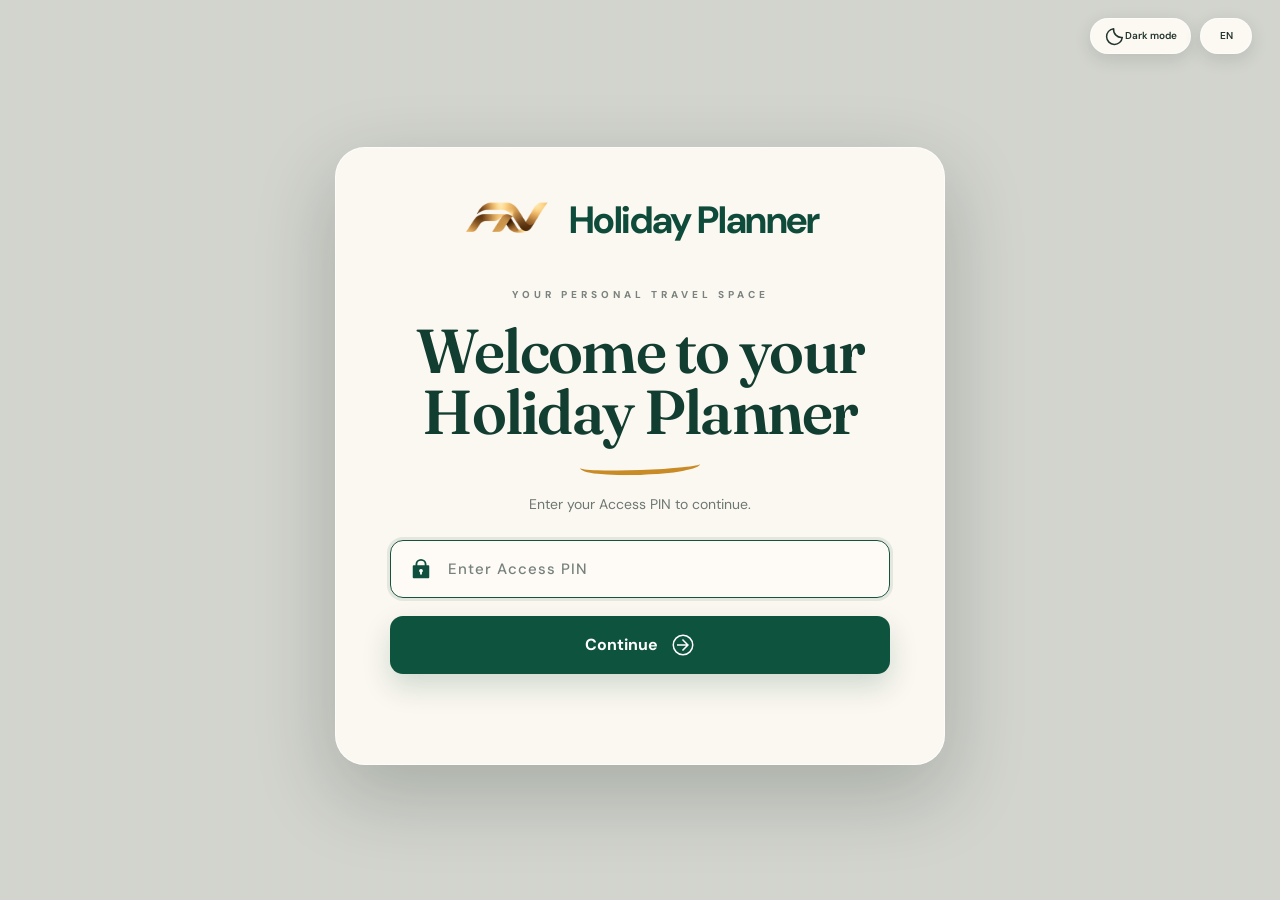
==== commit 078747e3: "13 Expense Planning" ====
--- a/frontend/index.html
+++ b/frontend/index.html
@@ -70,7 +70,7 @@
   </div>
   <div class="sidebar-copyright">© 2026 with <span>♥</span> by Fiqi Naufaldy</div>
 </div></aside><main><header><div><small>YOUR TRAVEL SPACE</small><h1 id="title">All Trips</h1><p id="subtitle">All your journeys, in one place.</p></div></header><div id="content"></div></main><nav id="mobileNav" class="mobile-nav" aria-label="Navigasi utama"></nav></div>
-<dialog id="tripModal"><form id="tripForm"><h2>Create New Trip</h2><label>Trip name<input name="name" required placeholder="Bali Getaway"></label><label>Destination<input name="destination" required placeholder="Bali, Indonesia"></label><div class="twocol"><label>Start date<input name="start" type="date" required></label><label>End date<input name="end" type="date" required></label></div><label>Trip PIN (6 digits)<input name="pin" inputmode="numeric" maxlength="6" required></label><label>Cover image URL (optional)<input name="cover" type="url"></label><menu><button type="button" class="light" id="cancelTrip">Cancel</button><button class="primary">Create Trip</button></menu></form></dialog><dialog id="participantModal"><form id="participantForm"><input type="hidden" id="participantIndex"><h2 id="participantModalTitle">Add Participant</h2><label>Full name<input name="name" required maxlength="100" placeholder="Participant name"></label><label>Notes / To-do<textarea name="notes" rows="3" maxlength="500" placeholder="Contoh: bawa SIM, konfirmasi kendaraan, kumpulkan perlengkapan..."></textarea></label><div class="twocol"><label>Role<select name="role"><option>Organizer</option><option>Participant</option><option>Driver</option><option>Guest</option></select></label><label>Status<select name="status"><option>Confirmed</option><option>Pending</option><option>Not Joining</option></select></label></div><menu><button type="button" class="light" id="cancelParticipant">Cancel</button><button class="primary">Save Participant</button></menu></form></dialog><dialog id="incomeModal"><form id="incomeForm"><input type="hidden" id="incomeIndex"><input type="hidden" id="incomeSourcePlan"><h2 id="incomeModalTitle">Add Income</h2><label>Assigned plan<select name="plan" id="incomePlanSelect"><option value="plan_a">Plan A</option><option value="plan_b">Plan B</option></select></label><label>Income source<input name="source" required maxlength="120" placeholder="e.g. Participant contribution"></label><label>Amount (Rp)<input name="amount" type="number" min="0" step="1000" required placeholder="500000"></label><div class="twocol"><label>Date<input name="date" type="date"></label><label>Status<select name="status"><option>Planned</option><option>Received</option></select></label></div><label>Notes<textarea name="notes" rows="3" maxlength="500" placeholder="Optional notes"></textarea></label><menu><button type="button" class="light" id="cancelIncome">Cancel</button><button class="primary">Save Income</button></menu></form></dialog><dialog id="budgetModal"><form id="budgetForm"><input type="hidden" id="budgetIndex"><input type="hidden" id="budgetSourcePlan"><h2 id="budgetModalTitle">Add Budget Item</h2><label>Assigned plan<select name="plan" id="budgetPlanSelect"><option value="plan_a">Plan A</option><option value="plan_b">Plan B</option></select></label><label>Category<select name="category" required><option>Accommodation</option><option>Transport</option><option>Food & Beverage</option><option>Tickets & Activities</option><option>Shopping</option><option>Other</option></select></label><label>Description<input name="description" required maxlength="120" placeholder="e.g. Villa 1 malam"></label><label>Planned amount (Rp)<input name="amount" type="number" min="0" step="1000" required placeholder="500000"></label><label>Notes<textarea name="notes" rows="3" maxlength="500" placeholder="Optional notes"></textarea></label><menu><button type="button" class="light" id="cancelBudget">Cancel</button><button class="primary">Save Budget</button></menu></form></dialog><dialog id="villaModal"><form id="villaForm"><input type="hidden" id="villaIndex"><h2 id="villaModalTitle">Add Villa</h2><label>Villa name<input name="name" required maxlength="120" placeholder="Villa Pine Batu"></label><label>Location<input name="area" maxlength="160" placeholder="Batu, Malang"></label><div class="twocol"><label>Price per night (Rp)<input name="price" type="number" min="0" step="1000" required placeholder="1500000"></label><label>Status<select name="status"><option>Available</option><option>Shortlisted</option><option>Booked</option></select></label></div><div class="twocol"><label>Guest capacity<input name="guests" type="number" min="0" placeholder="6"></label><label>Bedrooms<input name="bedrooms" type="number" min="0" placeholder="3"></label></div><div class="twocol"><label>Bathrooms<input name="bathrooms" type="number" min="0" placeholder="2"></label><label>Reference Link<input name="referenceLink" type="url" placeholder="https://..."></label></div><div class="villa-upload-field"><label>Villa photos (up to 6 images)<input id="villaPhotosInput" type="file" accept="image/jpeg,image/png,image/webp" multiple></label><small>Upload JPG, PNG, or WEBP. Images are optimized automatically before saving.</small><div id="villaPhotoPreview" class="villa-photo-preview"></div></div><label>Description<textarea name="description" rows="3" maxlength="700" placeholder="Describe the property..."></textarea></label><label>Facilities<textarea name="facilities" rows="2" placeholder="Private pool, Wi-Fi, kitchen..."></textarea></label><label>Personal notes<textarea name="notes" rows="2" placeholder="Optional notes..."></textarea></label><menu><button type="button" class="light" id="cancelVilla">Cancel</button><button class="primary">Save Villa</button></menu></form></dialog><dialog id="villaDetailModal" class="villa-detail-dialog"></dialog><input id="backupFile" type="file" accept=".json" hidden><div id="toast"></div><script src="js/supabase-config.js"></script><script src="https://cdn.jsdelivr.net/npm/@supabase/supabase-js@2"></script><script src="js/supabase-client.js"></script><script src="js/app.js"></script>
+<dialog id="tripModal"><form id="tripForm"><h2>Create New Trip</h2><label>Trip name<input name="name" required placeholder="Bali Getaway"></label><label>Destination<input name="destination" required placeholder="Bali, Indonesia"></label><div class="twocol"><label>Start date<input name="start" type="date" required></label><label>End date<input name="end" type="date" required></label></div><label>Trip PIN (6 digits)<input name="pin" inputmode="numeric" maxlength="6" required></label><label>Cover image URL (optional)<input name="cover" type="url"></label><menu><button type="button" class="light" id="cancelTrip">Cancel</button><button class="primary">Create Trip</button></menu></form></dialog><dialog id="participantModal"><form id="participantForm"><input type="hidden" id="participantIndex"><h2 id="participantModalTitle">Add Participant</h2><label>Full name<input name="name" required maxlength="100" placeholder="Participant name"></label><label>Notes / To-do<textarea name="notes" rows="3" maxlength="500" placeholder="Contoh: bawa SIM, konfirmasi kendaraan, kumpulkan perlengkapan..."></textarea></label><div class="twocol"><label>Role<select name="role"><option>Organizer</option><option>Participant</option><option>Driver</option><option>Guest</option></select></label><label>Status<select name="status"><option>Confirmed</option><option>Pending</option><option>Not Joining</option></select></label></div><menu><button type="button" class="light" id="cancelParticipant">Cancel</button><button class="primary">Save Participant</button></menu></form></dialog><dialog id="incomeModal"><form id="incomeForm"><input type="hidden" id="incomeIndex"><input type="hidden" id="incomeSourcePlan"><h2 id="incomeModalTitle">Add Income</h2><label>Assigned plan<select name="plan" id="incomePlanSelect"><option value="plan_a">Plan A</option><option value="plan_b">Plan B</option></select></label><label>Income source<input name="source" required maxlength="120" placeholder="e.g. Participant contribution"></label><label>Amount (Rp)<input name="amount" type="number" min="0" step="1000" required placeholder="500000"></label><div class="twocol"><label>Date<input name="date" type="date"></label><label>Status<select name="status"><option>Planned</option><option>Received</option></select></label></div><label>Notes<textarea name="notes" rows="3" maxlength="500" placeholder="Optional notes"></textarea></label><menu><button type="button" class="light" id="cancelIncome">Cancel</button><button class="primary">Save Income</button></menu></form></dialog><dialog id="budgetModal"><form id="budgetForm"><input type="hidden" id="budgetIndex"><input type="hidden" id="budgetSourcePlan"><h2 id="budgetModalTitle">Add Budget Item</h2><label>Assigned plan<select name="plan" id="budgetPlanSelect"><option value="plan_a">Plan A</option><option value="plan_b">Plan B</option></select></label><label>Category<select name="category" required><option>Accomodation</option><option>Transportation</option><option>Food &amp; Beverage</option><option>Activities &amp; Entertainment</option><option>Shopping</option><option>Emergency Fund / Dana Darurat</option><option>Others</option></select></label><label>Description<input name="description" required maxlength="120" placeholder="e.g. Villa 1 malam"></label><label>Planned amount (Rp)<input name="amount" type="number" min="0" step="1000" required placeholder="500000"></label><label>Notes<textarea name="notes" rows="3" maxlength="500" placeholder="Optional notes"></textarea></label><menu><button type="button" class="light" id="cancelBudget">Cancel</button><button class="primary">Save Budget</button></menu></form></dialog><dialog id="villaModal"><form id="villaForm"><input type="hidden" id="villaIndex"><h2 id="villaModalTitle">Add Villa</h2><label>Villa name<input name="name" required maxlength="120" placeholder="Villa Pine Batu"></label><label>Location<input name="area" maxlength="160" placeholder="Batu, Malang"></label><div class="twocol"><label>Price per night (Rp)<input name="price" type="number" min="0" step="1000" required placeholder="1500000"></label><label>Status<select name="status"><option>Available</option><option>Shortlisted</option><option>Booked</option></select></label></div><div class="twocol"><label>Guest capacity<input name="guests" type="number" min="0" placeholder="6"></label><label>Bedrooms<input name="bedrooms" type="number" min="0" placeholder="3"></label></div><div class="twocol"><label>Bathrooms<input name="bathrooms" type="number" min="0" placeholder="2"></label><label>Reference Link<input name="referenceLink" type="url" placeholder="https://..."></label></div><div class="villa-upload-field"><label>Villa photos (up to 6 images)<input id="villaPhotosInput" type="file" accept="image/jpeg,image/png,image/webp" multiple></label><small>Upload JPG, PNG, or WEBP. Images are optimized automatically before saving.</small><div id="villaPhotoPreview" class="villa-photo-preview"></div></div><label>Description<textarea name="description" rows="3" maxlength="700" placeholder="Describe the property..."></textarea></label><label>Facilities<textarea name="facilities" rows="2" placeholder="Private pool, Wi-Fi, kitchen..."></textarea></label><label>Personal notes<textarea name="notes" rows="2" placeholder="Optional notes..."></textarea></label><menu><button type="button" class="light" id="cancelVilla">Cancel</button><button class="primary">Save Villa</button></menu></form></dialog><dialog id="villaDetailModal" class="villa-detail-dialog"></dialog><input id="backupFile" type="file" accept=".json" hidden><div id="toast"></div><script src="js/supabase-config.js"></script><script src="https://cdn.jsdelivr.net/npm/@supabase/supabase-js@2"></script><script src="js/supabase-client.js"></script><script src="js/app.js"></script>
 <script id="login-language-branding">
 (function () {
   const toggle = document.getElementById('loginLanguageToggle');
--- a/frontend/css/style.css
+++ b/frontend/css/style.css
@@ -177,7 +177,7 @@
 .budget-list-heading>strong{font-size:15px;color:#e7c06c}
 .budget-items{display:grid;gap:10px}
 .budget-item{display:flex;align-items:center;gap:14px;padding:15px 14px;border:1px solid #3b332c;border-radius:15px;background:#1a2a40}
-.budget-item-icon{width:40px;height:40px;border-radius:12px;display:grid;place-items:center;background:#443014;color:#efc36e;font-size:18px;flex:0 0 auto}
+.budget-item-icon{width:40px;height:40px;border-radius:12px;display:grid;place-items:center;background:#443014;color:#efc36e;font-size:18px;flex:0 0 auto}.budget-category-icon{width:20px;height:20px;display:block}
 .budget-item-icon.paid-icon{background:#193b2a;color:#8fd0a7}
 .budget-item-main{flex:1;min-width:0;display:grid;gap:5px}
 .budget-item-main>strong{font-size:13px;color:#eee9e1;font-weight:600}
@@ -901,7 +901,7 @@
 #login .login-pin-wrap input{width:100%;height:58px;margin:0;padding:0 22px 0 57px;text-align:left;letter-spacing:1px;font:500 15px/1 "DM Sans",sans-serif;color:#4d5d58;border:1px solid #bfc5c0;border-radius:13px;background:rgba(255,253,248,.72);outline:none}
 #login .login-pin-wrap input::placeholder{color:#76817c;opacity:1}
 #login .login-pin-wrap input:focus{border-color:#17523f;box-shadow:0 0 0 3px rgba(23,82,63,.1)}
-#login .login-pin-icon{position:absolute;left:20px;top:50%;transform:translateY(-50%);width:22px;height:22px;display:grid;place-items:center;color:#52615c;z-index:2;pointer-events:none}
+#login .login-pin-icon{position:absolute;left:20px;top:50%;transform:translateY(-50%);width:22px;height:22px;display:grid;place-items:center;color:#0f4f3d;z-index:103;pointer-events:none}
 #login .login-pin-icon svg{width:21px;height:21px}
 #login .login-primary{width:100%;height:58px;border-radius:13px;display:flex;align-items:center;justify-content:center;gap:13px;background:#0d533d;color:#fff;font:700 16px/1 "DM Sans",sans-serif;box-shadow:0 13px 28px rgba(13,83,61,.18)}
 #login .continue-icon{display:flex;width:24px;height:24px}
@@ -1071,15 +1071,53 @@
 }
 
 
-/* Dashboard redesign — Budget Overview + Expense Breakdown + Villa Vote */
+/* LOGIN PADLOCK — FINAL FIX: input is z-index 102, icon must be above it */
+#login .login-pin-wrap > .login-pin-icon{
+  z-index:103 !important;
+  display:flex !important;
+  visibility:visible !important;
+  opacity:1 !important;
+  pointer-events:none !important;
+}
+
+#login .login-pin-wrap > .login-pin-icon .login-padlock-icon{
+  display:block !important;
+  width:22px !important;
+  height:22px !important;
+  visibility:visible !important;
+  opacity:1 !important;
+  color:#0f4f3d !important;
+  fill:#0f4f3d !important;
+}
+
+#login .login-pin-wrap > .login-pin-icon .login-padlock-icon path{
+  fill:currentColor !important;
+}
+
+html[data-theme="dark"] #login .login-pin-wrap > .login-pin-icon,
+body[data-theme="dark"] #login .login-pin-wrap > .login-pin-icon{
+  color:#ffffff !important;
+}
+
+html[data-theme="dark"] #login .login-pin-wrap > .login-pin-icon .login-padlock-icon,
+body[data-theme="dark"] #login .login-pin-wrap > .login-pin-icon .login-padlock-icon{
+  color:#ffffff !important;
+  fill:#ffffff !important;
+}
+
+html[data-theme="dark"] #login .login-pin-wrap > .login-pin-icon .login-padlock-icon path,
+body[data-theme="dark"] #login .login-pin-wrap > .login-pin-icon .login-padlock-icon path{
+  fill:#ffffff !important;
+}
+
+/* Dashboard desktop redesign — only dashboard components */
 .dashboard-grid{display:grid;grid-template-columns:minmax(0,1.35fr) minmax(360px,.85fr);gap:18px;margin-top:18px}
 .dashboard-grid .section{min-width:0}
 .dashboard-card-head{display:flex;align-items:flex-start;justify-content:space-between;gap:18px;margin-bottom:14px}
-.dashboard-card-head h2{margin:3px 0 0;font-family:"Fraunces",Georgia,serif;font-size:22px}
+.dashboard-card-head h2{margin:3px 0 0;font-family:"Fraunces","Playfair Display",Georgia,serif;font-size:22px}
 .dashboard-card-head p{margin:3px 0 0;font-size:12px;color:var(--muted,#93a3b8)}
 .dashboard-card-eyebrow{font-size:9px;letter-spacing:.18em;font-weight:800;color:#d8b15e}
 #dashboardPlan{min-width:105px;height:38px;border:1px solid #405571;border-radius:999px;background:#1b2b43;color:#f1eee8;padding:0 12px;font-weight:700}
-html[data-theme="light"] #dashboardPlan,body[data-theme="light"] #dashboardPlan{background:#fffdfa;color:#25362b;border-color:#ded8ce}
 .budget-overview-layout,.expense-breakdown-layout{display:grid;grid-template-columns:190px minmax(0,1fr);align-items:center;gap:24px}
 .dashboard-donut{width:150px;height:150px;border-radius:50%;background:var(--donut);display:grid;place-items:center;position:relative;margin:4px auto}
 .dashboard-donut:after{content:"";position:absolute;inset:16px;border-radius:50%;background:#142238}
